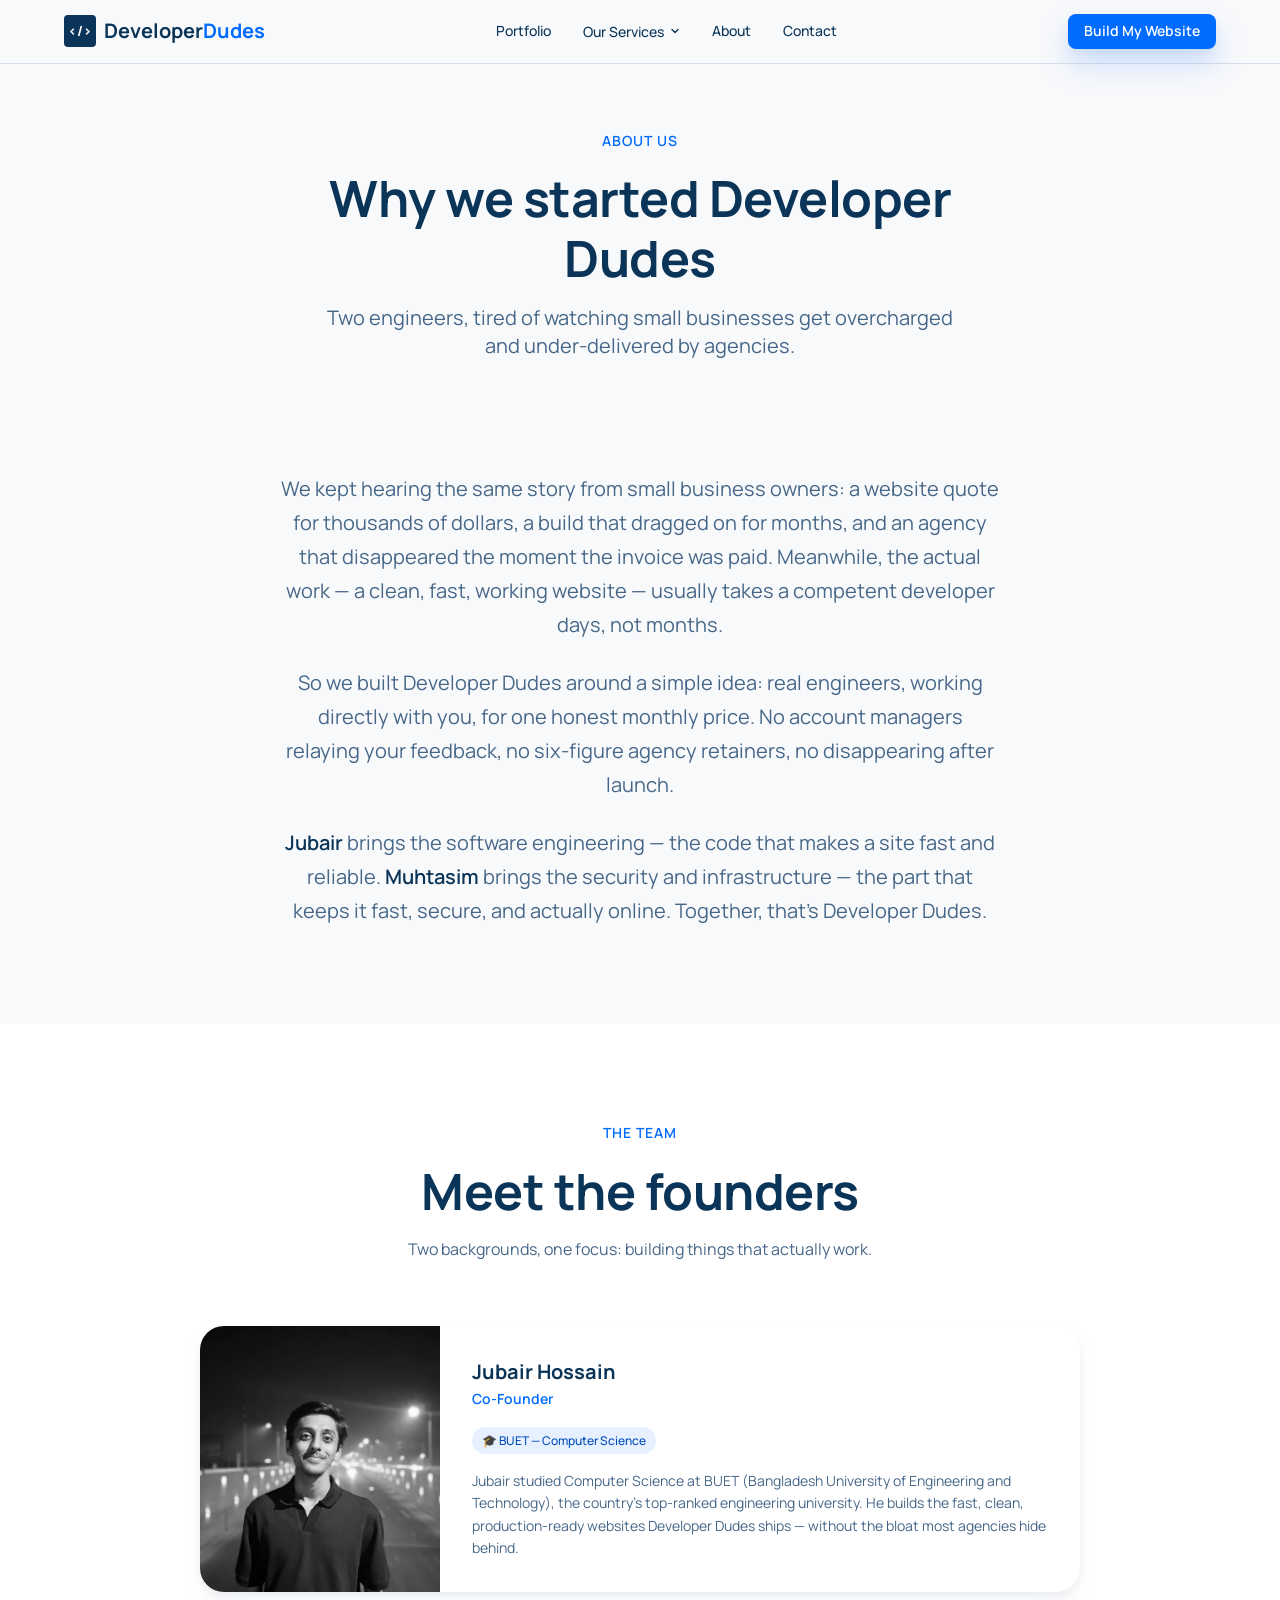
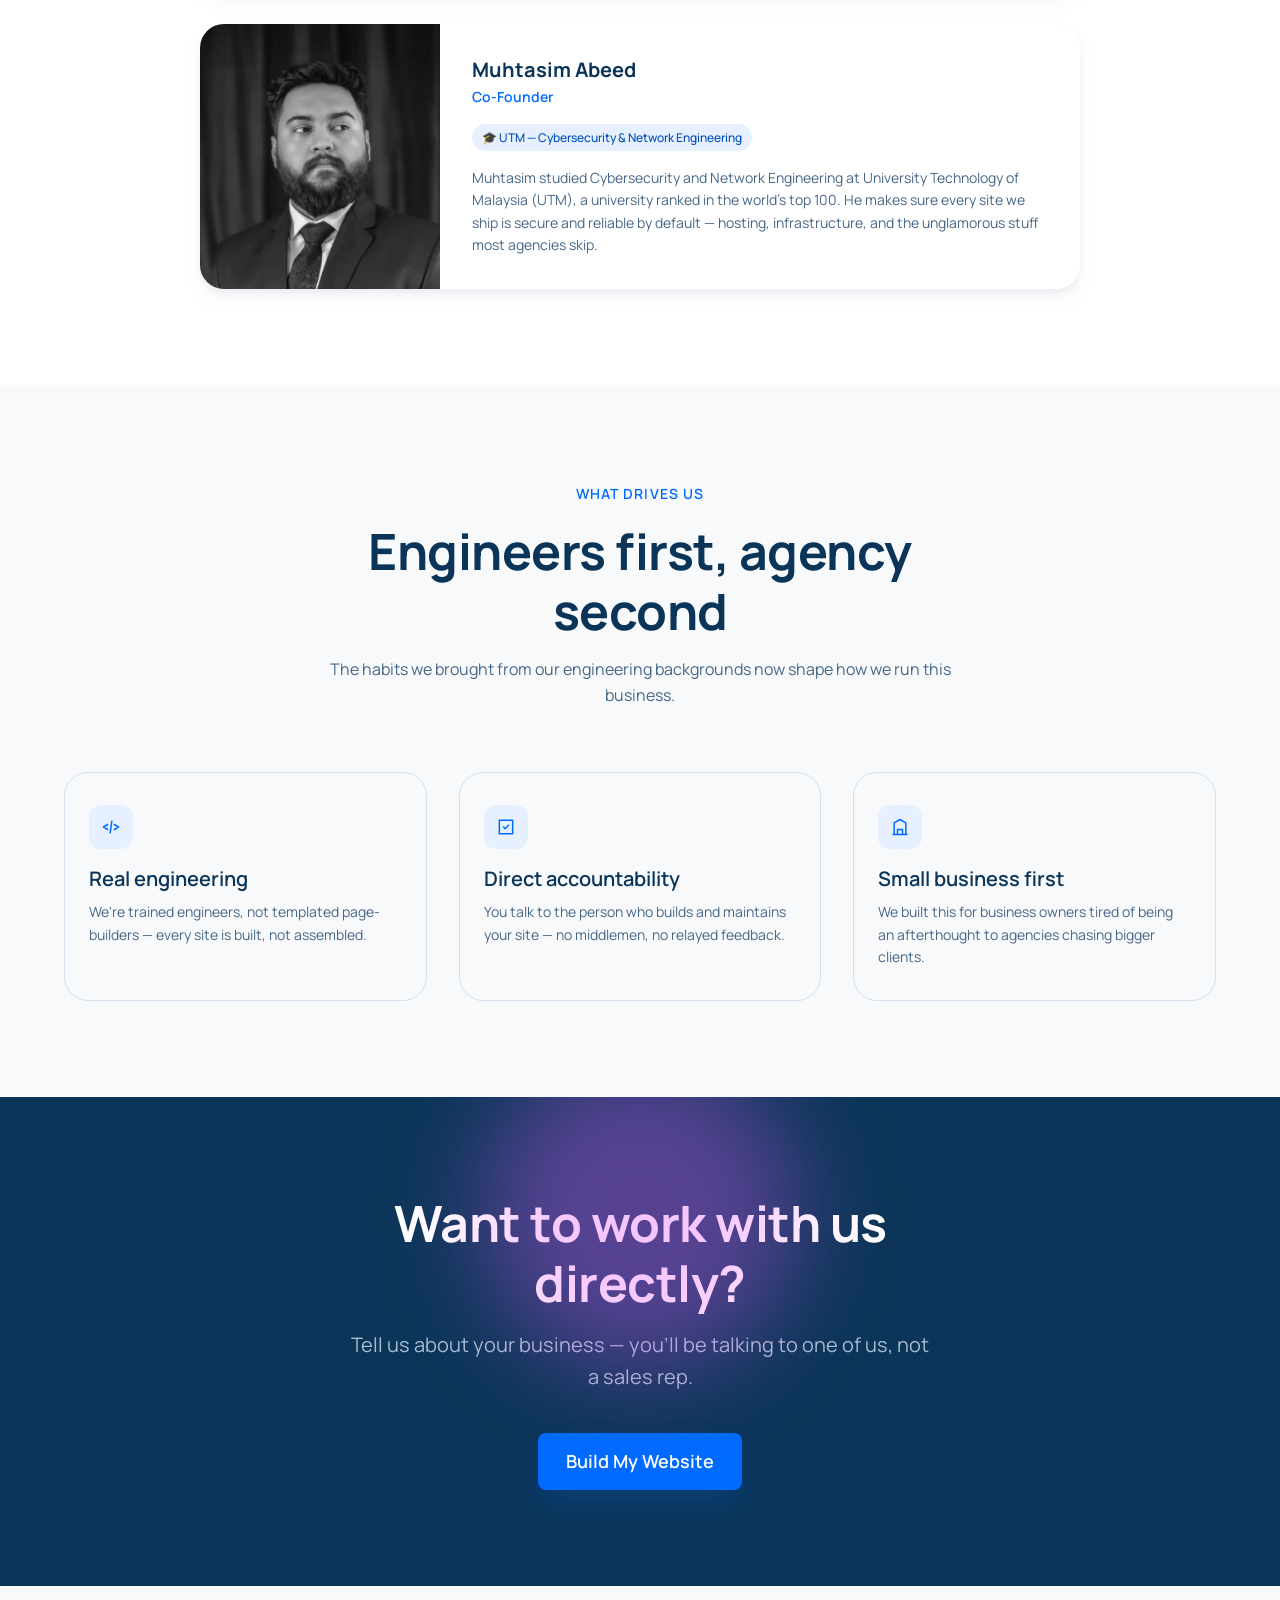
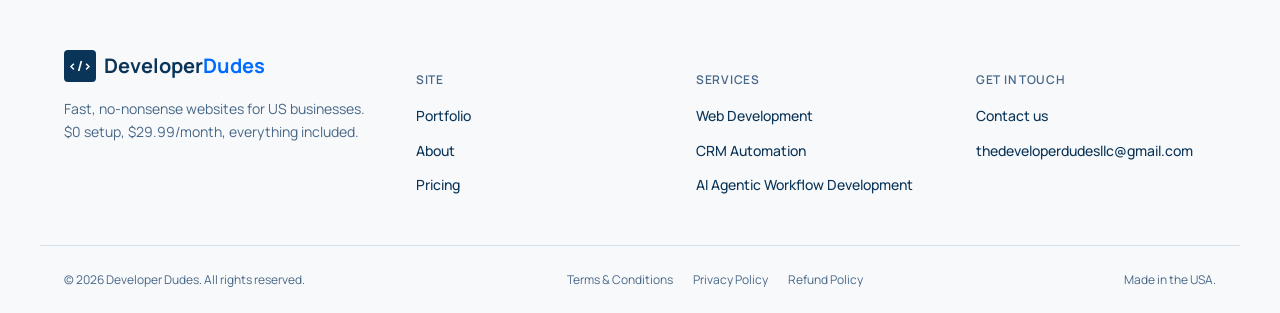
==== about.html @ c5f28db0 "Add service pages, About Us page, and services nav dropdown - Add Web Development, CRM Automation, a" ====
<!DOCTYPE html>
<html lang="en-US">
<head>
<meta charset="UTF-8">
<meta name="viewport" content="width=device-width, initial-scale=1.0">
<title>About Us — Developer Dudes</title>
<meta name="description" content="Meet the two engineers behind Developer Dudes and why we started building fast, honestly-priced websites for US businesses.">
<link rel="canonical" href="https://thedeveloperdudes.com/about.html">
<link rel="preconnect" href="https://fonts.googleapis.com">
<link rel="preconnect" href="https://fonts.gstatic.com" crossorigin>
<link href="https://fonts.googleapis.com/css2?family=Manrope:wght@400;500;600;700;800&display=swap" rel="stylesheet">
<link rel="stylesheet" href="assets/css/styles.css">
</head>
<body>

<a class="skip-link" href="#main">Skip to content</a>

<header class="site-header" id="top">
  <div class="wrap header-inner">
    <a class="logo" href="index.html">
      <span class="logo-mark" aria-hidden="true">&lt;/&gt;</span>
      <span class="logo-text">Developer<em>Dudes</em></span>
    </a>

    <nav class="main-nav" aria-label="Primary">
      <a href="index.html#portfolio">Portfolio</a>
      <div class="nav-dropdown">
        <button type="button" class="nav-dropdown-trigger" aria-haspopup="true" aria-expanded="false">
          Our Services
          <svg class="nav-chevron" width="10" height="10" viewBox="0 0 10 10" fill="none" aria-hidden="true"><path d="M2 3.5 5 6.5 8 3.5" stroke="currentColor" stroke-width="1.4" stroke-linecap="round" stroke-linejoin="round"/></svg>
        </button>
        <div class="nav-dropdown-menu">
          <a href="web-development.html">Web Development</a>
          <a href="crm-automation.html">CRM Automation</a>
          <a href="ai-agentic-workflows.html">AI Agentic Workflow Development</a>
        </div>
      </div>
      <a href="about.html">About</a>
      <a href="contact.html">Contact</a>
    </nav>

    <div class="header-cta">
      <a class="btn btn-primary btn-compact" href="contact.html">Build My Website</a>
    </div>

    <button class="nav-toggle" aria-label="Toggle menu" aria-expanded="false" aria-controls="mobile-nav">
      <span></span><span></span><span></span>
    </button>
  </div>

  <nav class="mobile-nav" id="mobile-nav" aria-label="Mobile">
    <a href="index.html#portfolio">Portfolio</a>
    <div class="mobile-nav-group">
      <button type="button" class="mobile-nav-toggle" aria-expanded="false" aria-controls="mobile-services">
        Our Services
        <svg class="nav-chevron" width="10" height="10" viewBox="0 0 10 10" fill="none" aria-hidden="true"><path d="M2 3.5 5 6.5 8 3.5" stroke="currentColor" stroke-width="1.4" stroke-linecap="round" stroke-linejoin="round"/></svg>
      </button>
      <div class="mobile-nav-submenu" id="mobile-services">
        <a href="web-development.html">Web Development</a>
        <a href="crm-automation.html">CRM Automation</a>
        <a href="ai-agentic-workflows.html">AI Agentic Workflow Development</a>
      </div>
    </div>
    <a href="about.html">About</a>
    <a href="contact.html">Contact</a>
    <a class="btn btn-primary" href="contact.html">Build My Website</a>
  </nav>
</header>

<main id="main">

  <section class="legal-hero about-hero">
    <div class="wrap reveal">
      <span class="eyebrow">About Us</span>
      <h1 class="contact-heading">Why we started Developer Dudes</h1>
      <p class="hero-sub">Two engineers, tired of watching small businesses get overcharged and under-delivered by agencies.</p>
    </div>
  </section>

  <section class="section">
    <div class="wrap">
      <div class="story-block reveal">
        <p>We kept hearing the same story from small business owners: a website quote for thousands of dollars, a build that dragged on for months, and an agency that disappeared the moment the invoice was paid. Meanwhile, the actual work &mdash; a clean, fast, working website &mdash; usually takes a competent developer days, not months.</p>
        <p>So we built Developer Dudes around a simple idea: real engineers, working directly with you, for one honest monthly price. No account managers relaying your feedback, no six-figure agency retainers, no disappearing after launch.</p>
        <p><strong>Jubair</strong> brings the software engineering &mdash; the code that makes a site fast and reliable. <strong>Muhtasim</strong> brings the security and infrastructure &mdash; the part that keeps it fast, secure, and actually online. Together, that's Developer Dudes.</p>
      </div>
    </div>
  </section>

  <section class="section section-tinted">
    <div class="wrap">
      <div class="section-header reveal">
        <span class="eyebrow">The Team</span>
        <h2>Meet the founders</h2>
        <p class="section-sub">Two backgrounds, one focus: building things that actually work.</p>
      </div>

      <div class="team-grid">
        <article class="team-card reveal">
          <img class="team-photo" src="assets/images/team/jubair-hossain.webp" alt="Jubair Hossain, Co-Founder of Developer Dudes" loading="lazy" width="640" height="640">
          <div class="team-meta">
            <h3 class="team-name">Jubair Hossain</h3>
            <span class="team-role">Co-Founder</span>
            <span class="team-credential">🎓 BUET &mdash; Computer Science</span>
            <p>Jubair studied Computer Science at BUET (Bangladesh University of Engineering and Technology), the country's top-ranked engineering university. He builds the fast, clean, production-ready websites Developer Dudes ships &mdash; without the bloat most agencies hide behind.</p>
          </div>
        </article>

        <article class="team-card reveal">
          <img class="team-photo" src="assets/images/team/muhtasim-abeed.webp" alt="Muhtasim Abeed, Co-Founder of Developer Dudes" loading="lazy" width="640" height="640">
          <div class="team-meta">
            <h3 class="team-name">Muhtasim Abeed</h3>
            <span class="team-role">Co-Founder</span>
            <span class="team-credential">🎓 UTM &mdash; Cybersecurity &amp; Network Engineering</span>
            <p>Muhtasim studied Cybersecurity and Network Engineering at University Technology of Malaysia (UTM), a university ranked in the world's top 100. He makes sure every site we ship is secure and reliable by default &mdash; hosting, infrastructure, and the unglamorous stuff most agencies skip.</p>
          </div>
        </article>
      </div>
    </div>
  </section>

  <section class="section">
    <div class="wrap">
      <div class="section-header reveal">
        <span class="eyebrow">What Drives Us</span>
        <h2>Engineers first, agency second</h2>
        <p class="section-sub">The habits we brought from our engineering backgrounds now shape how we run this business.</p>
      </div>

      <div class="feature-grid feature-grid--3">
        <div class="feature-card reveal">
          <span class="feature-icon" aria-hidden="true">
            <svg width="20" height="20" viewBox="0 0 24 24" fill="none"><path d="m8 9-5 3 5 3M16 9l5 3-5 3M13 5l-2 14" stroke="currentColor" stroke-width="1.8" stroke-linecap="round" stroke-linejoin="round"/></svg>
          </span>
          <h3>Real engineering</h3>
          <p>We're trained engineers, not templated page-builders &mdash; every site is built, not assembled.</p>
        </div>
        <div class="feature-card reveal">
          <span class="feature-icon" aria-hidden="true">
            <svg width="20" height="20" viewBox="0 0 24 24" fill="none"><path d="M4 4h16v16H4z" stroke="currentColor" stroke-width="1.8" stroke-linejoin="round"/><path d="m9 12 2 2 4-4" stroke="currentColor" stroke-width="1.8" stroke-linecap="round" stroke-linejoin="round"/></svg>
          </span>
          <h3>Direct accountability</h3>
          <p>You talk to the person who builds and maintains your site &mdash; no middlemen, no relayed feedback.</p>
        </div>
        <div class="feature-card reveal">
          <span class="feature-icon" aria-hidden="true">
            <svg width="20" height="20" viewBox="0 0 24 24" fill="none"><path d="M3 21h18M5 21V7l7-4 7 4v14M9 21v-6h6v6" stroke="currentColor" stroke-width="1.8" stroke-linejoin="round"/></svg>
          </span>
          <h3>Small business first</h3>
          <p>We built this for business owners tired of being an afterthought to agencies chasing bigger clients.</p>
        </div>
      </div>
    </div>
  </section>

  <section class="cta-band">
    <div class="wrap cta-inner reveal">
      <div class="blob blob-magenta blob-cta" aria-hidden="true"></div>
      <h2>Want to work with us directly?</h2>
      <p>Tell us about your business &mdash; you'll be talking to one of us, not a sales rep.</p>
      <div class="cta-actions">
        <a class="btn btn-primary btn-lg" href="contact.html">Build My Website</a>
      </div>
    </div>
  </section>

</main>

<footer class="site-footer">
  <div class="wrap footer-inner">
    <div class="footer-brand">
      <a class="logo" href="index.html">
        <span class="logo-mark" aria-hidden="true">&lt;/&gt;</span>
        <span class="logo-text">Developer<em>Dudes</em></span>
      </a>
      <p>Fast, no-nonsense websites for US businesses. $0 setup, $29.99/month, everything included.</p>
    </div>

    <div class="footer-col">
      <h5>Site</h5>
      <a href="index.html#portfolio">Portfolio</a>
      <a href="about.html">About</a>
      <a href="index.html#pricing">Pricing</a>
    </div>

    <div class="footer-col">
      <h5>Services</h5>
      <a href="web-development.html">Web Development</a>
      <a href="crm-automation.html">CRM Automation</a>
      <a href="ai-agentic-workflows.html">AI Agentic Workflow Development</a>
    </div>

    <div class="footer-col">
      <h5>Get in touch</h5>
      <a href="contact.html">Contact us</a>
      <a href="mailto:thedeveloperdudesllc@gmail.com">thedeveloperdudesllc@gmail.com</a>
    </div>
  </div>
  <div class="wrap footer-bottom">
    <span>&copy; <span id="year"></span> Developer Dudes. All rights reserved.</span>
    <nav class="footer-legal" aria-label="Legal">
      <a href="terms.html">Terms &amp; Conditions</a>
      <a href="privacy-policy.html">Privacy Policy</a>
      <a href="refund-policy.html">Refund Policy</a>
    </nav>
    <span>Made in the USA.</span>
  </div>
</footer>

<script src="assets/js/main.js"></script>
</body>
</html>
---- assets/css/styles.css ----
/* ==========================================================================
   Developer Dudes — styles
   Design system sourced from DESIGN.md (Calendly-style: navy ink / cool marble)
   ========================================================================== */

:root {
  /* Colors */
  --color-ink-navy: #0b3558;
  --color-signal-blue: #006bff;
  --color-slate-gray: #476788;
  --color-mist-gray: #a6bbd1;
  --color-cloud: #f8f9fb;
  --color-paper: #ffffff;
  --color-pebble: #f0f3f8;
  --color-hairline: #d4e0ed;
  --color-carbon: #0a0a0a;
  --color-coral-magenta: #e55cff;
  --color-sky-cyan: #0099ff;
  --color-deep-cobalt: #004eba;

  /* Typography */
  --font-gilroy: 'Manrope', ui-sans-serif, system-ui, -apple-system, BlinkMacSystemFont, "Segoe UI", Roboto, sans-serif;

  --text-caption: 12px;
  --leading-caption: 1.5;
  --text-body-sm: 14px;
  --leading-body-sm: 1.4;
  --text-body: 16px;
  --leading-body: 1.6;
  --text-button: 18px;
  --leading-button: 1.6;
  --text-body-lg: 20px;
  --leading-body-lg: 1.4;
  --text-subheading: 28px;
  --leading-subheading: 1.4;
  --text-heading-sm: 38px;
  --leading-heading-sm: 1.21;
  --text-heading: 50px;
  --leading-heading: 1.2;
  --text-heading-lg: 68px;
  --leading-heading-lg: 1.2;
  --text-display: 80px;
  --leading-display: 1.2;

  --font-weight-regular: 400;
  --font-weight-medium: 500;
  --font-weight-semibold: 600;
  --font-weight-bold: 700;

  /* Spacing */
  --spacing-8: 8px;
  --spacing-16: 16px;
  --spacing-24: 24px;
  --spacing-32: 32px;
  --spacing-40: 40px;
  --spacing-48: 48px;
  --spacing-56: 56px;
  --spacing-64: 64px;
  --spacing-72: 72px;
  --spacing-96: 96px;

  --page-max-width: 1200px;

  /* Border radius */
  --radius-small: 4px;
  --radius-inputs: 8px;
  --radius-buttons: 8px;
  --radius-productcards: 16px;
  --radius-cards: 24px;
  --radius-badges: 9999px;

  /* Shadows */
  --shadow-sm: rgba(71, 103, 136, 0.04) 0px 4px 5px 0px, rgba(71, 103, 136, 0.03) 0px 4px 10px 0px, rgba(71, 103, 136, 0.05) 0px 10px 20px 0px;
  --shadow-sm-2: rgba(71, 103, 136, 0.04) 0px 4px 5px 0px, rgba(71, 103, 136, 0.03) 0px 8px 15px 0px, rgba(71, 103, 136, 0.08) 0px 30px 50px 0px;
  --shadow-sm-3: rgba(71, 103, 136, 0.04) 0px 4px 5px 0px, rgba(71, 103, 136, 0.03) 0px 8px 15px 0px, rgba(71, 103, 136, 0.06) 0px 15px 30px 0px;

  /* Motion */
  --ease-out: cubic-bezier(0.16, 1, 0.3, 1);
  --ease-standard: cubic-bezier(0.4, 0, 0.2, 1);
  --ease-in-out: cubic-bezier(0.65, 0, 0.35, 1);
  --duration-fast: 150ms;
  --duration-base: 220ms;
  --duration-slow: 420ms;
}

/* ------------------------------ Reset ------------------------------ */

*, *::before, *::after { box-sizing: border-box; }
html { scroll-behavior: smooth; }
body {
  margin: 0;
  font-family: var(--font-gilroy);
  font-size: var(--text-body);
  line-height: var(--leading-body);
  color: var(--color-ink-navy);
  background: var(--color-cloud);
  -webkit-font-smoothing: antialiased;
}
img { max-width: 100%; display: block; }
a { color: inherit; text-decoration: none; }
ul { margin: 0; padding: 0; list-style: none; }
h1, h2, h3, h4, p { margin: 0; }
button { font-family: inherit; cursor: pointer; }

@media (prefers-reduced-motion: reduce) {
  html { scroll-behavior: auto; }
  *, *::before, *::after {
    animation-duration: 0.001ms !important;
    animation-iteration-count: 1 !important;
    transition-duration: 0.001ms !important;
    scroll-behavior: auto !important;
  }
}

.skip-link {
  position: absolute;
  left: -9999px;
  top: 0;
  background: var(--color-ink-navy);
  color: var(--color-paper);
  padding: 12px 16px;
  border-radius: var(--radius-inputs);
  z-index: 200;
}
.skip-link:focus { left: 16px; top: 16px; }

a:focus-visible,
button:focus-visible {
  outline: 2px solid var(--color-signal-blue);
  outline-offset: 2px;
  border-radius: var(--radius-small);
}

.wrap {
  max-width: var(--page-max-width);
  margin: 0 auto;
  padding: 0 24px;
}

/* ------------------------------ Type ------------------------------ */

h1 {
  font-size: var(--text-heading-lg);
  line-height: var(--leading-heading-lg);
  font-weight: var(--font-weight-bold);
  letter-spacing: -0.01em;
  color: var(--color-ink-navy);
}
h2 {
  font-size: var(--text-heading);
  line-height: var(--leading-heading);
  font-weight: var(--font-weight-bold);
  letter-spacing: -0.01em;
  color: var(--color-ink-navy);
}
h3 {
  font-size: var(--text-body-lg);
  line-height: var(--leading-body-lg);
  font-weight: var(--font-weight-semibold);
  color: var(--color-ink-navy);
}
h4 {
  font-size: var(--text-body-sm);
  font-weight: var(--font-weight-semibold);
  color: var(--color-ink-navy);
}
p { color: var(--color-slate-gray); }

.eyebrow {
  display: inline-block;
  font-size: var(--text-body-sm);
  font-weight: var(--font-weight-semibold);
  color: var(--color-signal-blue);
  text-transform: uppercase;
  letter-spacing: 0.08em;
  margin-bottom: var(--spacing-16);
}

/* ------------------------------ Buttons ------------------------------ */

.btn {
  display: inline-flex;
  align-items: center;
  justify-content: center;
  gap: 8px;
  font-size: var(--text-button);
  line-height: var(--leading-button);
  font-weight: var(--font-weight-semibold);
  border-radius: var(--radius-buttons);
  padding: 10px 20px;
  border: none;
  white-space: nowrap;
  transition: transform var(--duration-fast) var(--ease-standard),
              box-shadow var(--duration-fast) var(--ease-standard),
              background-color var(--duration-fast) var(--ease-standard),
              border-color var(--duration-fast) var(--ease-standard);
}
.btn-primary {
  background: var(--color-signal-blue);
  color: var(--color-paper);
  box-shadow: rgba(71, 103, 136, 0.04) 0px 4px 5px 0px, rgba(71, 103, 136, 0.03) 0px 8px 15px 0px, rgba(0, 107, 255, 0.18) 0px 15px 30px 0px;
}

.btn-compact { padding: 6px 16px; font-size: var(--text-body-sm); }
.btn-lg { padding: 14px 28px; }
.btn-block { width: 100%; }

.btn-ghost {
  background: transparent;
  color: var(--color-ink-navy);
  padding: 10px 4px;
}

.btn-outline-dark {
  background: transparent;
  color: var(--color-ink-navy);
  border: 1px solid var(--color-hairline);
  padding: 13px 27px;
}

@media (hover: hover) and (pointer: fine) {
  .btn-primary:hover {
    background: #0060e6;
    box-shadow: rgba(71, 103, 136, 0.04) 0px 4px 5px 0px, rgba(71, 103, 136, 0.03) 0px 8px 15px 0px, rgba(0, 107, 255, 0.28) 0px 18px 34px 0px;
    transform: translateY(-1px);
  }
  .btn-ghost:hover { color: var(--color-signal-blue); }
  .btn-outline-dark:hover { border-color: var(--color-ink-navy); background: var(--color-pebble); }
}

/* Active always wins over hover's lift, even mid-hover — press feedback comes first */
.btn:active { transform: scale(0.97); }

/* ------------------------------ Badges ------------------------------ */

.pill-badge {
  display: inline-block;
  background: #e6f0ff;
  color: var(--color-deep-cobalt);
  font-size: var(--text-caption);
  font-weight: var(--font-weight-medium);
  border-radius: var(--radius-badges);
  padding: 6px 14px;
  margin-bottom: var(--spacing-24);
}
.pill-badge-alt {
  background: var(--color-pebble);
  color: var(--color-slate-gray);
}

/* ------------------------------ Header ------------------------------ */

.site-header {
  position: relative;
  z-index: 100;
  height: 64px;
  display: flex;
  align-items: center;
  background: var(--color-cloud);
  border-bottom: 1px solid var(--color-hairline);
}

.header-inner {
  display: flex;
  align-items: center;
  justify-content: space-between;
  width: 100%;
}

.logo {
  display: inline-flex;
  align-items: center;
  gap: 8px;
  font-weight: var(--font-weight-bold);
  font-size: var(--text-body-lg);
  color: var(--color-ink-navy);
}
.logo-mark {
  display: inline-flex;
  align-items: center;
  justify-content: center;
  width: 32px;
  height: 32px;
  border-radius: var(--radius-small);
  background: var(--color-ink-navy);
  color: var(--color-paper);
  font-size: 14px;
  font-weight: var(--font-weight-bold);
}
.logo-text em { font-style: normal; color: var(--color-signal-blue); }

.main-nav {
  display: flex;
  align-items: center;
  gap: var(--spacing-32);
}
.main-nav a {
  font-size: var(--text-body-sm);
  font-weight: var(--font-weight-medium);
  color: var(--color-ink-navy);
  position: relative;
  padding: 4px 0;
}
.main-nav a::after {
  content: '';
  position: absolute;
  left: 0; right: 0; bottom: -2px;
  height: 2px;
  background: var(--color-signal-blue);
  transform: scaleX(0);
  transform-origin: left;
  transition: transform var(--duration-base) var(--ease-standard);
}
@media (hover: hover) and (pointer: fine) {
  .main-nav a:hover { color: var(--color-signal-blue); }
  .main-nav a:hover::after { transform: scaleX(1); }
}

.nav-dropdown { position: relative; }
.nav-dropdown-trigger {
  display: inline-flex;
  align-items: center;
  gap: 6px;
  background: none;
  border: none;
  padding: 4px 0;
  font-family: var(--font-gilroy);
  font-size: var(--text-body-sm);
  font-weight: var(--font-weight-medium);
  color: var(--color-ink-navy);
  cursor: pointer;
}
.nav-chevron { transition: transform var(--duration-fast) var(--ease-standard); }
.nav-dropdown.is-open .nav-chevron { transform: rotate(180deg); }
.nav-dropdown-trigger:focus-visible {
  outline: 2px solid var(--color-signal-blue);
  outline-offset: 3px;
  border-radius: var(--radius-small);
}
@media (hover: hover) and (pointer: fine) {
  .nav-dropdown-trigger:hover { color: var(--color-signal-blue); }
}

.nav-dropdown-menu {
  position: absolute;
  top: calc(100% + 16px);
  left: 50%;
  min-width: 270px;
  background: var(--color-paper);
  border: 1px solid var(--color-hairline);
  border-radius: 0;
  box-shadow: var(--shadow-sm-2);
  padding: 8px;
  display: flex;
  flex-direction: column;
  gap: 2px;
  opacity: 0;
  transform: translateX(-50%) translateY(-6px);
  pointer-events: none;
  transition: opacity var(--duration-base) var(--ease-out), transform var(--duration-base) var(--ease-out);
  z-index: 60;
}
.nav-dropdown.is-open .nav-dropdown-menu {
  opacity: 1;
  transform: translateX(-50%) translateY(0);
  pointer-events: auto;
}
.nav-dropdown-menu a {
  padding: 10px 12px;
  border-radius: 0;
  font-size: var(--text-body-sm);
  font-weight: var(--font-weight-medium);
  color: var(--color-ink-navy);
  text-decoration: none;
  border-bottom: none;
  transition: background-color var(--duration-fast) var(--ease-standard), color var(--duration-fast) var(--ease-standard);
}
.nav-dropdown-menu a:focus-visible {
  outline: 2px solid var(--color-signal-blue);
  outline-offset: -2px;
  text-decoration: none;
}
@media (hover: hover) and (pointer: fine) {
  .nav-dropdown-menu a:hover {
    background: var(--color-pebble);
    color: var(--color-signal-blue);
    text-decoration: none;
  }
}

.nav-toggle {
  display: none;
  flex-direction: column;
  gap: 4px;
  background: none;
  border: none;
  padding: 8px;
  border-radius: var(--radius-small);
}
.nav-toggle span {
  width: 20px;
  height: 2px;
  background: var(--color-ink-navy);
  transition: transform var(--duration-base) var(--ease-standard), opacity var(--duration-base) var(--ease-standard);
}

.mobile-nav {
  display: flex;
  flex-direction: column;
  gap: 4px;
  background: var(--color-paper);
  border-bottom: 1px solid var(--color-hairline);
  padding: 8px 24px 20px;
  position: absolute;
  top: 64px;
  left: 0;
  right: 0;
  box-shadow: var(--shadow-sm);
  opacity: 0;
  transform: translateY(-6px);
  pointer-events: none;
  transition: opacity 180ms var(--ease-out), transform 180ms var(--ease-out);
}
.mobile-nav a {
  padding: 12px 4px;
  font-size: var(--text-body);
  font-weight: var(--font-weight-medium);
  border-bottom: 1px solid var(--color-pebble);
}
.mobile-nav .btn { margin-top: 12px; }

.mobile-nav-group { border-bottom: 1px solid var(--color-pebble); }
.mobile-nav-toggle {
  width: 100%;
  display: flex;
  align-items: center;
  justify-content: space-between;
  gap: 8px;
  background: none;
  border: none;
  padding: 12px 4px;
  font-family: var(--font-gilroy);
  font-size: var(--text-body);
  font-weight: var(--font-weight-medium);
  color: var(--color-ink-navy);
  cursor: pointer;
}
.mobile-nav-group.is-open .nav-chevron { transform: rotate(180deg); }
.mobile-nav-submenu {
  display: flex;
  flex-direction: column;
  max-height: 0;
  overflow: hidden;
  transition: max-height var(--duration-base) var(--ease-standard);
}
.mobile-nav-group.is-open .mobile-nav-submenu { max-height: 260px; }
.mobile-nav-submenu a {
  padding: 10px 4px 10px 16px;
  font-size: var(--text-body-sm);
  font-weight: var(--font-weight-medium);
  color: var(--color-slate-gray);
  border-bottom: none;
}
.mobile-nav-submenu a:last-child { padding-bottom: 14px; }

.site-header.nav-open .mobile-nav {
  opacity: 1;
  transform: translateY(0);
  pointer-events: auto;
}
.site-header.nav-open .nav-toggle span:nth-child(1) { transform: translateY(6px) rotate(45deg); }
.site-header.nav-open .nav-toggle span:nth-child(2) { opacity: 0; }
.site-header.nav-open .nav-toggle span:nth-child(3) { transform: translateY(-6px) rotate(-45deg); }

/* ------------------------------ Hero ------------------------------ */

.hero {
  padding: var(--spacing-72) 0 var(--spacing-64);
  overflow: hidden;
}
.hero-inner {
  display: grid;
  grid-template-columns: 1.05fr 0.95fr;
  gap: var(--spacing-64);
  align-items: center;
}
.hero-copy h1 { margin-bottom: var(--spacing-24); }
.hero-sub {
  font-size: var(--text-body-lg);
  line-height: var(--leading-body-lg);
  color: var(--color-slate-gray);
  max-width: 520px;
  margin-bottom: var(--spacing-32);
}
.hero-actions {
  display: flex;
  align-items: center;
  gap: var(--spacing-24);
  margin-bottom: var(--spacing-48);
  flex-wrap: wrap;
}
.hero-facts {
  display: flex;
  flex-wrap: wrap;
  gap: var(--spacing-40) var(--spacing-32);
}
.hero-fact { display: flex; flex-direction: column; gap: 2px; }
.fact-num { font-size: var(--text-subheading); font-weight: var(--font-weight-bold); color: var(--color-ink-navy); white-space: nowrap; }
.fact-label { font-size: var(--text-caption); color: var(--color-slate-gray); }

.hero-visual { position: relative; min-height: 420px; }

.blob {
  position: absolute;
  border-radius: 50%;
  filter: blur(50px);
  opacity: 0.55;
  z-index: 0;
}
.blob-magenta { background: var(--color-coral-magenta); width: 260px; height: 260px; top: -30px; right: 20px; }
.blob-cyan { background: var(--color-sky-cyan); width: 240px; height: 240px; bottom: -20px; left: -10px; }
.blob-small { width: 160px; height: 160px; }

.browser-card {
  position: relative;
  z-index: 1;
  background: var(--color-paper);
  border-radius: var(--radius-productcards);
  box-shadow: var(--shadow-sm-2);
  overflow: hidden;
}
.browser-bar {
  display: flex;
  align-items: center;
  gap: 6px;
  padding: 12px 16px;
  border-bottom: 1px solid var(--color-hairline);
}
.dot { width: 8px; height: 8px; border-radius: 50%; background: var(--color-hairline); }
.dot-1 { background: #e55cff; opacity: 0.6; }
.dot-2 { background: #ffcf5c; opacity: 0.6; }
.dot-3 { background: #5cffb0; opacity: 0.6; }
.browser-url {
  margin-left: 12px;
  font-size: var(--text-caption);
  color: var(--color-mist-gray);
  background: var(--color-pebble);
  padding: 3px 10px;
  border-radius: var(--radius-badges);
}
.browser-body { padding: 20px; }

.mock-nav {
  display: flex;
  align-items: center;
  gap: 12px;
  margin-bottom: 20px;
}
.mock-logo { width: 22px; height: 22px; border-radius: 6px; background: var(--color-ink-navy); }
.mock-link { width: 34px; height: 6px; border-radius: 3px; background: var(--color-pebble); }
.mock-btn { margin-left: auto; width: 54px; height: 16px; border-radius: var(--radius-inputs); background: var(--color-signal-blue); }

.mock-hero { padding: 8px 0 20px; }
.mock-line { border-radius: 4px; background: var(--color-pebble); margin-bottom: 8px; }
.mock-line-lg { width: 80%; height: 14px; background: var(--color-ink-navy); opacity: 0.85; }
.mock-line-md { width: 60%; height: 10px; }
.mock-line-sm { width: 45%; height: 10px; margin-bottom: 16px; }
.mock-cta { width: 96px; height: 24px; border-radius: var(--radius-inputs); background: var(--color-signal-blue); opacity: 0.9; }

.mock-cards { display: flex; gap: 10px; }
.mock-card { flex: 1; height: 56px; border-radius: 10px; background: var(--color-pebble); border: 1px solid var(--color-hairline); }

.status-chip {
  position: absolute;
  z-index: 2;
  bottom: -18px;
  right: 24px;
  display: inline-flex;
  align-items: center;
  gap: 8px;
  background: var(--color-ink-navy);
  color: var(--color-paper);
  font-size: var(--text-body-sm);
  font-weight: var(--font-weight-medium);
  padding: 10px 16px;
  border-radius: var(--radius-badges);
  box-shadow: var(--shadow-sm-2);
}
.status-dot { width: 8px; height: 8px; border-radius: 50%; background: #5cffb0; }

.float { animation: floaty 7s var(--ease-in-out) infinite; }
@keyframes floaty {
  0%, 100% { transform: translateY(0); }
  50% { transform: translateY(-7px); }
}

/* ------------------------------ Proof strip ------------------------------ */

.proof-strip {
  background: var(--color-paper);
  border-top: 1px solid var(--color-hairline);
  border-bottom: 1px solid var(--color-hairline);
  padding: var(--spacing-24) 0;
}
.proof-inner {
  display: flex;
  align-items: center;
  justify-content: center;
  gap: var(--spacing-32);
  flex-wrap: wrap;
}
.proof-item {
  font-size: var(--text-body-sm);
  color: var(--color-slate-gray);
}
.proof-item strong { color: var(--color-ink-navy); font-weight: var(--font-weight-semibold); }
.proof-divider {
  width: 1px;
  height: 16px;
  background: var(--color-hairline);
}

/* ------------------------------ Sections ------------------------------ */

.section { padding: var(--spacing-96) 0; }
.section-tinted { background: var(--color-paper); }

.section-header {
  text-align: center;
  max-width: 640px;
  margin: 0 auto var(--spacing-64);
}
.section-sub {
  margin-top: var(--spacing-16);
  font-size: var(--text-body);
  color: var(--color-slate-gray);
}

/* ------------------------------ Portfolio ------------------------------ */

.portfolio-grid {
  display: grid;
  grid-template-columns: repeat(2, 1fr);
  gap: var(--spacing-32);
}

.portfolio-card {
  background: var(--color-paper);
  border-radius: var(--radius-cards);
  box-shadow: var(--shadow-sm);
  overflow: hidden;
  transition: transform var(--duration-base) var(--ease-standard), box-shadow var(--duration-base) var(--ease-standard);
}
@media (hover: hover) and (pointer: fine) {
  .portfolio-card:hover {
    transform: translateY(-6px);
    box-shadow: var(--shadow-sm-2);
  }
}

.portfolio-thumb {
  position: relative;
  display: block;
  width: 100%;
  padding: 0;
  border: none;
  background: var(--color-pebble);
  aspect-ratio: 760 / 435;
  overflow: hidden;
  cursor: pointer;
}
.portfolio-thumb-img {
  width: 100%;
  height: 100%;
  object-fit: cover;
  object-position: top center;
  display: block;
  transition: transform var(--duration-slow) var(--ease-out);
}
.portfolio-thumb-overlay {
  position: absolute;
  inset: 0;
  display: flex;
  flex-direction: column;
  align-items: center;
  justify-content: center;
  gap: 8px;
  background: rgba(11, 53, 88, 0.55);
  color: var(--color-paper);
  opacity: 0;
  transition: opacity var(--duration-base) var(--ease-standard);
}
.portfolio-thumb-eye {
  display: inline-flex;
  align-items: center;
  justify-content: center;
  width: 48px;
  height: 48px;
  border-radius: 50%;
  background: rgba(255, 255, 255, 0.16);
  border: 1px solid rgba(255, 255, 255, 0.4);
  transform: scale(0.9);
  transition: transform var(--duration-base) var(--ease-out);
}
.portfolio-thumb-label {
  font-size: var(--text-caption);
  font-weight: var(--font-weight-medium);
  letter-spacing: 0.02em;
}
.portfolio-thumb:focus-visible {
  outline: 2px solid var(--color-signal-blue);
  outline-offset: -2px;
}
@media (hover: hover) and (pointer: fine) {
  .portfolio-thumb:hover .portfolio-thumb-overlay,
  .portfolio-thumb:focus-visible .portfolio-thumb-overlay {
    opacity: 1;
  }
  .portfolio-thumb:hover .portfolio-thumb-eye,
  .portfolio-thumb:focus-visible .portfolio-thumb-eye {
    transform: scale(1);
  }
  .portfolio-thumb:hover .portfolio-thumb-img {
    transform: scale(1.04);
  }
}
.portfolio-thumb:focus-visible .portfolio-thumb-overlay { opacity: 1; }
.portfolio-thumb:focus-visible .portfolio-thumb-eye { transform: scale(1); }

.portfolio-meta { padding: 20px 24px 24px; }
.portfolio-meta h3 { margin-bottom: 6px; }
.portfolio-meta p { font-size: var(--text-body-sm); margin-bottom: 14px; }
.tag {
  display: inline-block;
  font-size: var(--text-caption);
  font-weight: var(--font-weight-medium);
  color: var(--color-deep-cobalt);
  background: #e6f0ff;
  padding: 4px 10px;
  border-radius: var(--radius-badges);
}

/* ------------------------------ Lightbox ------------------------------ */

.lightbox {
  padding: 0;
  border: none;
  border-radius: var(--radius-cards);
  width: min(900px, 90vw);
  max-height: 88vh;
  box-shadow: var(--shadow-sm-2);
  overflow: hidden;
  opacity: 0;
  transform: scale(0.96);
  transition: opacity var(--duration-base) var(--ease-out), transform var(--duration-base) var(--ease-out);
}
.lightbox.is-open {
  opacity: 1;
  transform: scale(1);
}
.lightbox::backdrop {
  background: rgba(11, 53, 88, 0.6);
  backdrop-filter: blur(4px);
  -webkit-backdrop-filter: blur(4px);
}

.lightbox-inner {
  display: flex;
  flex-direction: column;
  max-height: 88vh;
  background: var(--color-cloud);
}

.lightbox-header {
  display: flex;
  align-items: center;
  justify-content: space-between;
  gap: 16px;
  padding: 16px 20px;
  background: var(--color-paper);
  border-bottom: 1px solid var(--color-hairline);
  flex: none;
}
.lightbox-title {
  font-size: var(--text-body-sm);
  font-weight: var(--font-weight-semibold);
  color: var(--color-ink-navy);
}
.lightbox-close {
  display: inline-flex;
  align-items: center;
  justify-content: center;
  width: 32px;
  height: 32px;
  border-radius: 50%;
  border: none;
  background: var(--color-pebble);
  color: var(--color-ink-navy);
  flex: none;
  transition: background-color var(--duration-fast) var(--ease-standard), transform var(--duration-fast) var(--ease-standard);
}
@media (hover: hover) and (pointer: fine) {
  .lightbox-close:hover { background: var(--color-hairline); }
}
.lightbox-close:active { transform: scale(0.92); }

.lightbox-scroll {
  overflow-y: auto;
  overscroll-behavior: contain;
  background: var(--color-pebble);
}
.lightbox-img {
  display: block;
  width: 100%;
  height: auto;
}

/* ------------------------------ Approach ------------------------------ */

.approach-grid {
  display: grid;
  grid-template-columns: repeat(4, 1fr);
  gap: var(--spacing-32);
}
.approach-step {
  padding: var(--spacing-32) var(--spacing-24);
  background: var(--color-cloud);
  border: 1px solid var(--color-hairline);
  border-radius: var(--radius-cards);
  transition: transform var(--duration-base) var(--ease-standard), border-color var(--duration-base) var(--ease-standard), box-shadow var(--duration-base) var(--ease-standard);
}
@media (hover: hover) and (pointer: fine) {
  .approach-step:hover {
    transform: translateY(-4px);
    border-color: var(--color-hairline);
    box-shadow: var(--shadow-sm);
  }
}
.approach-num {
  font-size: var(--text-subheading);
  font-weight: var(--font-weight-bold);
  color: var(--color-signal-blue);
  margin-bottom: var(--spacing-16);
}
.approach-step h3 { margin-bottom: 8px; }
.approach-step p { font-size: var(--text-body-sm); }

/* ------------------------------ Pricing ------------------------------ */

.pricing-card {
  max-width: 920px;
  margin: 0 auto;
  display: grid;
  grid-template-columns: 1.4fr 1fr;
  background: var(--color-paper);
  border-radius: var(--radius-cards);
  box-shadow: var(--shadow-sm-2);
  overflow: hidden;
}
.pricing-card-main { padding: var(--spacing-48); }
.pricing-top { margin-bottom: var(--spacing-32); }
.price-row { display: flex; align-items: baseline; gap: 8px; margin-bottom: 8px; }
.price-amount { font-size: var(--text-heading); font-weight: var(--font-weight-bold); color: var(--color-ink-navy); line-height: 1; }
.price-amount-sm { font-size: var(--text-heading-sm); }
.price-period { font-size: var(--text-body-lg); color: var(--color-slate-gray); }
.price-note { font-size: var(--text-body-sm); }

.pricing-features { display: flex; flex-direction: column; gap: 14px; margin-bottom: var(--spacing-32); }
.pricing-features li {
  display: flex;
  align-items: flex-start;
  gap: 12px;
  font-size: var(--text-body);
  color: var(--color-ink-navy);
}
.check {
  flex: none;
  width: 22px;
  height: 22px;
  display: inline-flex;
  align-items: center;
  justify-content: center;
  border-radius: 50%;
  background: #e6f0ff;
  color: var(--color-signal-blue);
  font-size: 12px;
  font-weight: var(--font-weight-bold);
}

.pricing-card-side {
  position: relative;
  background: var(--color-ink-navy) url('../images/pricing-owners.webp') center / cover no-repeat;
  min-height: 420px;
  overflow: hidden;
}
.pricing-card-side::after {
  content: '';
  position: absolute;
  inset: 0;
  background: linear-gradient(180deg, rgba(11, 53, 88, 0.05) 0%, rgba(11, 53, 88, 0.55) 100%);
}

/* ------------------------------ About ------------------------------ */

.about-inner {
  display: grid;
  grid-template-columns: 1fr 1fr;
  gap: var(--spacing-64);
  align-items: center;
}
.about-sub { max-width: none; margin-top: var(--spacing-16); }
.about-points {
  display: grid;
  grid-template-columns: repeat(3, 1fr);
  gap: var(--spacing-24);
  margin-top: var(--spacing-40);
}
.about-point h4 { margin-bottom: 8px; }
.about-point p { font-size: var(--text-body-sm); }

.about-visual { position: relative; }
.about-card {
  position: relative;
  z-index: 1;
  background: var(--color-paper);
  border-radius: var(--radius-cards);
  box-shadow: var(--shadow-sm-2);
  padding: var(--spacing-32);
  display: flex;
  flex-direction: column;
  gap: var(--spacing-24);
}
.about-card-row {
  display: flex;
  align-items: center;
  justify-content: space-between;
  gap: 12px;
  padding-bottom: var(--spacing-24);
  border-bottom: 1px solid var(--color-hairline);
}
.about-card-row:last-child { border-bottom: none; padding-bottom: 0; }
.about-card-label { font-size: var(--text-body-sm); color: var(--color-slate-gray); flex: 1; }
.about-card-value { font-size: var(--text-body-sm); font-weight: var(--font-weight-semibold); }
.strike { color: var(--color-mist-gray); text-decoration: line-through; }
.value-accent { color: var(--color-signal-blue); font-size: var(--text-body); }

/* ------------------------------ CTA band ------------------------------ */

.cta-band {
  padding: var(--spacing-96) 0;
  background: var(--color-ink-navy);
  position: relative;
  overflow: hidden;
}
.cta-inner {
  position: relative;
  text-align: center;
  max-width: 640px;
}
.cta-inner h2 { color: var(--color-paper); margin-bottom: var(--spacing-16); }
.cta-inner p { color: var(--color-mist-gray); margin-bottom: var(--spacing-40); font-size: var(--text-body-lg); }
.cta-actions { display: flex; align-items: center; justify-content: center; gap: var(--spacing-24); flex-wrap: wrap; }
.cta-band .btn-outline-dark { color: var(--color-paper); border-color: rgba(255,255,255,0.25); }
.cta-band .btn-outline-dark:hover { background: rgba(255,255,255,0.08); border-color: rgba(255,255,255,0.5); }
.blob-cta { width: 320px; height: 320px; left: 50%; top: -140px; transform: translateX(-50%); opacity: 0.35; }

/* ------------------------------ Footer ------------------------------ */

.site-footer { background: var(--color-cloud); padding-top: var(--spacing-64); }
.footer-inner {
  display: grid;
  grid-template-columns: 1.3fr 1fr 1fr 1fr;
  gap: var(--spacing-40);
  padding-bottom: var(--spacing-48);
}
.footer-brand p { margin-top: var(--spacing-16); font-size: var(--text-body-sm); max-width: 320px; }
.footer-col { display: flex; flex-direction: column; gap: 12px; }
.footer-col h5 {
  font-size: var(--text-caption);
  font-weight: var(--font-weight-semibold);
  text-transform: uppercase;
  color: var(--color-slate-gray);
  letter-spacing: 0.06em;
  margin-bottom: 4px;
}
.footer-col a { font-size: var(--text-body-sm); font-weight: var(--font-weight-medium); color: var(--color-ink-navy); }
.footer-col a:hover { color: var(--color-signal-blue); }

.footer-bottom {
  display: flex;
  align-items: center;
  justify-content: space-between;
  flex-wrap: wrap;
  gap: 12px 24px;
  padding: var(--spacing-24) 24px;
  border-top: 1px solid var(--color-hairline);
  font-size: var(--text-caption);
  color: var(--color-slate-gray);
}
.footer-legal {
  display: flex;
  align-items: center;
  gap: 20px;
  flex-wrap: wrap;
  order: 2;
}
.footer-legal a { color: var(--color-slate-gray); font-size: var(--text-caption); }
.footer-legal a:hover { color: var(--color-signal-blue); }
.footer-bottom > span:last-child { order: 3; }

/* ------------------------------ Contact page ------------------------------ */

.contact-section { padding-top: var(--spacing-64); }

.contact-inner {
  display: grid;
  grid-template-columns: 1fr 1fr;
  gap: var(--spacing-64);
  align-items: start;
}

.contact-heading {
  font-size: var(--text-heading);
  margin-bottom: var(--spacing-16);
}

.contact-copy .hero-sub { max-width: none; margin-bottom: var(--spacing-40); }

.contact-points {
  display: flex;
  flex-direction: column;
  gap: var(--spacing-24);
}
.contact-points li {
  display: flex;
  align-items: flex-start;
  gap: 14px;
}
.contact-point-icon {
  flex: none;
  display: inline-flex;
  align-items: center;
  justify-content: center;
  width: 36px;
  height: 36px;
  border-radius: 50%;
  background: #e6f0ff;
  color: var(--color-signal-blue);
}
.contact-points h4 { margin-bottom: 4px; }
.contact-points p { font-size: var(--text-body-sm); }

.contact-form {
  background: var(--color-paper);
  border-radius: var(--radius-cards);
  box-shadow: var(--shadow-sm-2);
  padding: var(--spacing-40);
  display: flex;
  flex-direction: column;
  gap: var(--spacing-24);
}

.form-field { display: flex; flex-direction: column; gap: 8px; }
.form-field label {
  font-size: var(--text-body-sm);
  font-weight: var(--font-weight-semibold);
  color: var(--color-ink-navy);
}
.form-field input,
.form-field textarea {
  font-family: var(--font-gilroy);
  font-size: var(--text-body);
  color: var(--color-ink-navy);
  background: var(--color-pebble);
  border: 1px solid transparent;
  border-radius: var(--radius-inputs);
  padding: 12px 16px;
  transition: border-color var(--duration-fast) var(--ease-standard), background-color var(--duration-fast) var(--ease-standard);
}
.form-field textarea { resize: vertical; min-height: 120px; }

.form-field input::placeholder,
.form-field textarea::placeholder { color: var(--color-mist-gray); }
.form-field input:focus,
.form-field textarea:focus {
  outline: none;
  background: var(--color-paper);
  border-color: var(--color-signal-blue);
}
.form-field input:focus-visible,
.form-field textarea:focus-visible {
  outline: 2px solid var(--color-signal-blue);
  outline-offset: 1px;
}
.form-field input:invalid:not(:placeholder-shown),
.form-field textarea:invalid:not(:placeholder-shown) {
  border-color: #e5484d;
}

.phone-input {
  display: flex;
  align-items: stretch;
  width: 100%;
  background: var(--color-pebble);
  border: 1px solid transparent;
  border-radius: var(--radius-inputs);
  transition: border-color var(--duration-fast) var(--ease-standard), background-color var(--duration-fast) var(--ease-standard);
}
.phone-input:focus-within {
  background: var(--color-paper);
  border-color: var(--color-signal-blue);
}
.phone-country-select {
  flex: none;
  width: auto;
  max-width: 128px;
  font-family: var(--font-gilroy);
  font-size: var(--text-body-sm);
  font-weight: var(--font-weight-semibold);
  color: var(--color-ink-navy);
  background: transparent;
  border: none;
  border-right: 1px solid var(--color-hairline);
  border-radius: var(--radius-inputs) 0 0 var(--radius-inputs);
  padding: 12px 8px 12px 16px;
  cursor: pointer;
}
.phone-country-select:focus { outline: none; }
.phone-country-select:focus-visible {
  outline: 2px solid var(--color-signal-blue);
  outline-offset: -2px;
}
.phone-input input {
  flex: 1;
  width: auto;
  min-width: 0;
  background: transparent;
  border: none;
  border-radius: 0 var(--radius-inputs) var(--radius-inputs) 0;
  padding: 12px 16px 12px 12px;
}
.phone-input input:focus,
.phone-input input:focus-visible {
  outline: none;
  background: transparent;
  border: none;
}

/* ------------------------------ Thank-you page ------------------------------ */

.thank-you-section { padding: var(--spacing-96) 0; }
.thank-you-inner {
  max-width: 560px;
  text-align: center;
}
.thank-you-check {
  display: inline-flex;
  align-items: center;
  justify-content: center;
  width: 64px;
  height: 64px;
  border-radius: 50%;
  background: #e6f0ff;
  color: var(--color-signal-blue);
  margin-bottom: var(--spacing-24);
}
.thank-you-heading {
  font-size: var(--text-heading-sm);
  margin-bottom: var(--spacing-16);
}
.thank-you-sub { max-width: none; margin: 0 auto var(--spacing-40); }
.inline-link {
  color: var(--color-signal-blue);
  font-weight: var(--font-weight-medium);
  text-decoration: underline;
  text-underline-offset: 2px;
}
.thank-you-actions {
  display: flex;
  align-items: center;
  justify-content: center;
  gap: var(--spacing-24);
  flex-wrap: wrap;
}

/* ------------------------------ Legal pages ------------------------------ */

.legal-hero { padding: var(--spacing-64) 0 var(--spacing-16); }
.legal-hero .wrap { max-width: 760px; }
.legal-updated {
  font-size: var(--text-body-sm);
  color: var(--color-slate-gray);
  margin-top: var(--spacing-8);
}

.legal-section { padding: var(--spacing-16) 0 var(--spacing-96); }
.legal-content {
  max-width: 760px;
  margin: 0 auto;
}
.legal-content h2 {
  font-size: var(--text-subheading);
  margin-top: var(--spacing-48);
  margin-bottom: var(--spacing-16);
}
.legal-content h2:first-child { margin-top: 0; }
.legal-content p {
  font-size: var(--text-body);
  line-height: 1.7;
  color: var(--color-slate-gray);
  margin-bottom: var(--spacing-16);
}
.legal-content ul {
  display: flex;
  flex-direction: column;
  gap: 10px;
  margin: 0 0 var(--spacing-16);
  padding-left: 22px;
  color: var(--color-slate-gray);
}
.legal-content li { line-height: 1.6; }
.legal-content li::marker { color: var(--color-mist-gray); }
.legal-content a {
  color: var(--color-signal-blue);
  text-decoration: underline;
  text-underline-offset: 2px;
}
.legal-content strong { color: var(--color-ink-navy); font-weight: var(--font-weight-semibold); }

.legal-callout {
  background: var(--color-pebble);
  border: 1px solid var(--color-hairline);
  border-radius: var(--radius-cards);
  padding: var(--spacing-24);
  margin: var(--spacing-32) 0;
}
.legal-callout p:last-child { margin-bottom: 0; }

/* ------------------------------ Service pages ------------------------------ */

.service-hero {
  padding: clamp(8px, 2vh, 24px) 0 clamp(24px, 4vh, 48px);
}
.service-hero + .section {
  padding-top: clamp(32px, 6vh, 64px);
}
.service-hero-wrap {
  padding: 0 24px;
}
.service-hero-card {
  position: relative;
  overflow: hidden;
  display: flex;
  align-items: center;
  justify-content: center;
  min-height: min(70vh, 620px);
  border-radius: var(--radius-cards);
  padding: var(--spacing-48) var(--spacing-64);
  text-align: center;
  background: linear-gradient(135deg, var(--color-ink-navy) 0%, var(--color-signal-blue) 55%, var(--color-coral-magenta) 100%);
  box-shadow: var(--shadow-sm-2);
}
.service-hero-card--crm {
  background: linear-gradient(135deg, var(--color-ink-navy) 0%, var(--color-deep-cobalt) 45%, var(--color-sky-cyan) 100%);
}
.service-hero-card--ai {
  background: linear-gradient(135deg, var(--color-ink-navy) 0%, var(--color-coral-magenta) 60%, var(--color-sky-cyan) 100%);
}
.service-hero-card::before {
  content: '';
  position: absolute;
  top: -30%;
  left: 50%;
  width: 70%;
  aspect-ratio: 1;
  transform: translateX(-50%);
  background: radial-gradient(circle, rgba(255, 255, 255, 0.3), transparent 70%);
  pointer-events: none;
}
.service-hero-content {
  position: relative;
  z-index: 1;
  max-width: 640px;
  margin: 0 auto;
}
.service-hero-badge {
  display: inline-block;
  background: rgba(255, 255, 255, 0.14);
  border: 1px solid rgba(255, 255, 255, 0.3);
  color: var(--color-paper);
  font-size: var(--text-caption);
  font-weight: var(--font-weight-medium);
  padding: 6px 14px;
  border-radius: var(--radius-badges);
  margin-bottom: var(--spacing-24);
}
.service-hero-card h1 { color: var(--color-paper); font-size: var(--text-heading); margin-bottom: var(--spacing-16); }
.service-hero-card .hero-sub { color: rgba(255, 255, 255, 0.85); max-width: 560px; margin: 0 auto var(--spacing-32); }
.service-hero-card .hero-actions { justify-content: center; margin-bottom: 0; }

.btn-light { background: var(--color-paper); color: var(--color-ink-navy); }
.btn-outline-light { background: transparent; color: var(--color-paper); border: 1px solid rgba(255, 255, 255, 0.5); }
@media (hover: hover) and (pointer: fine) {
  .btn-light:hover { background: var(--color-pebble); }
  .btn-outline-light:hover { background: rgba(255, 255, 255, 0.12); border-color: rgba(255, 255, 255, 0.8); }
}

.feature-grid {
  display: grid;
  grid-template-columns: repeat(2, 1fr);
  gap: var(--spacing-32);
}
.feature-card {
  padding: var(--spacing-32) var(--spacing-24);
  background: var(--color-cloud);
  border: 1px solid var(--color-hairline);
  border-radius: var(--radius-cards);
}
.feature-icon {
  display: inline-flex;
  align-items: center;
  justify-content: center;
  width: 44px;
  height: 44px;
  border-radius: 12px;
  background: #e6f0ff;
  color: var(--color-signal-blue);
  margin-bottom: var(--spacing-16);
}
.feature-card h3 { margin-bottom: 8px; }
.feature-card p { font-size: var(--text-body-sm); }

.quote-panel {
  background-image: none;
  background-color: var(--color-ink-navy);
  display: flex;
  align-items: center;
  justify-content: center;
}
.quote-icon {
  position: relative;
  z-index: 1;
  width: 88px;
  height: 88px;
  border-radius: 50%;
  background: rgba(255, 255, 255, 0.12);
  border: 1px solid rgba(255, 255, 255, 0.28);
  display: flex;
  align-items: center;
  justify-content: center;
  color: var(--color-paper);
}

/* ------------------------------ About page ------------------------------ */

.about-hero { text-align: center; }
.about-hero .hero-sub { max-width: 640px; margin: 0 auto; }

.story-block {
  max-width: 720px;
  margin: 0 auto;
  text-align: center;
}
.story-block p {
  font-size: var(--text-body-lg);
  line-height: 1.7;
  color: var(--color-slate-gray);
  margin-bottom: var(--spacing-24);
}
.story-block p:last-child { margin-bottom: 0; }
.story-block strong { color: var(--color-ink-navy); font-weight: var(--font-weight-semibold); }

.feature-grid--3 { grid-template-columns: repeat(3, 1fr); }

.team-grid {
  display: flex;
  flex-direction: column;
  gap: var(--spacing-32);
  max-width: 880px;
  margin: 0 auto;
}
.team-card {
  display: flex;
  align-items: stretch;
  background: var(--color-paper);
  border-radius: var(--radius-cards);
  overflow: hidden;
  box-shadow: var(--shadow-sm);
  transition: transform var(--duration-base) var(--ease-standard), box-shadow var(--duration-base) var(--ease-standard);
}
@media (hover: hover) and (pointer: fine) {
  .team-card:hover { transform: translateY(-6px); box-shadow: var(--shadow-sm-2); }
}
.team-photo {
  flex: none;
  width: 240px;
  height: auto;
  aspect-ratio: 1 / 1;
  object-fit: cover;
  display: block;
}
.team-meta {
  flex: 1;
  min-width: 0;
  padding: var(--spacing-32);
  display: flex;
  flex-direction: column;
  justify-content: center;
}
.team-name {
  font-size: var(--text-body-lg);
  font-weight: var(--font-weight-bold);
  color: var(--color-ink-navy);
  margin-bottom: 2px;
}
.team-role {
  display: block;
  font-size: var(--text-body-sm);
  font-weight: var(--font-weight-semibold);
  color: var(--color-signal-blue);
  margin-bottom: var(--spacing-16);
}
.team-credential {
  display: inline-flex;
  align-items: center;
  gap: 6px;
  background: #e6f0ff;
  color: var(--color-deep-cobalt);
  font-size: var(--text-caption);
  font-weight: var(--font-weight-medium);
  padding: 4px 10px;
  border-radius: var(--radius-badges);
  margin-bottom: var(--spacing-16);
  align-self: flex-start;
}
.team-meta p { font-size: var(--text-body-sm); }

/* ------------------------------ Reveal-on-scroll ------------------------------ */

.reveal {
  opacity: 0;
  transform: translateY(24px);
  transition: opacity var(--duration-slow) var(--ease-out), transform var(--duration-slow) var(--ease-out);
}
.reveal.is-visible {
  opacity: 1;
  transform: translateY(0);
}
.portfolio-grid .reveal:nth-child(2) { transition-delay: 60ms; }
.portfolio-grid .reveal:nth-child(3) { transition-delay: 120ms; }
.portfolio-grid .reveal:nth-child(4) { transition-delay: 180ms; }
.approach-grid .reveal:nth-child(2) { transition-delay: 60ms; }
.approach-grid .reveal:nth-child(3) { transition-delay: 120ms; }
.approach-grid .reveal:nth-child(4) { transition-delay: 180ms; }
.feature-grid .reveal:nth-child(2) { transition-delay: 60ms; }
.feature-grid .reveal:nth-child(3) { transition-delay: 120ms; }
.feature-grid .reveal:nth-child(4) { transition-delay: 180ms; }

@media (prefers-reduced-motion: reduce) {
  .reveal { opacity: 1; transform: none; }
  .float { animation: none; }
}

/* ------------------------------ Responsive ------------------------------ */

@media (max-width: 960px) {
  .service-hero-card { padding: var(--spacing-72) var(--spacing-40); }
  .feature-grid--3 { grid-template-columns: repeat(2, 1fr); }
  .hero-inner { grid-template-columns: 1fr; }
  .hero-visual { min-height: 380px; margin-top: var(--spacing-32); }
  .about-inner { grid-template-columns: 1fr; }
  .about-visual { order: -1; }
  .approach-grid { grid-template-columns: repeat(2, 1fr); }
  .about-points { grid-template-columns: 1fr; }
  .pricing-card { grid-template-columns: 1fr; }
  .pricing-card-side { min-height: 280px; }
  .footer-inner { grid-template-columns: repeat(3, 1fr); }
  .footer-brand { grid-column: 1 / -1; }
  .contact-inner { grid-template-columns: 1fr; }
}

@media (max-width: 720px) {
  h1 { font-size: 44px; }
  h2 { font-size: var(--text-heading-sm); }
  .main-nav, .header-cta { display: none; }
  .nav-toggle { display: flex; }
  .portfolio-grid { grid-template-columns: 1fr; }
  .approach-grid { grid-template-columns: 1fr; }
  .feature-grid { grid-template-columns: 1fr; }
  .team-card { flex-direction: column; }
  .team-photo { width: 100%; aspect-ratio: 4 / 3; }
  .team-meta { padding: var(--spacing-24); }
  .service-hero-card { padding: var(--spacing-64) var(--spacing-24); }
  .service-hero-card h1 { font-size: var(--text-heading-sm); }
  .service-hero-card .hero-actions { flex-direction: column; width: 100%; }
  .service-hero-card .hero-actions .btn { width: 100%; }
  .proof-inner { gap: var(--spacing-16); }
  .proof-divider { display: none; }
  .footer-inner { grid-template-columns: 1fr; }
  .cta-actions { flex-direction: column; }
  .cta-actions .btn { width: 100%; }
  .contact-form { padding: var(--spacing-24); }
  .thank-you-actions { flex-direction: column; }
  .thank-you-actions .btn { width: 100%; }
}
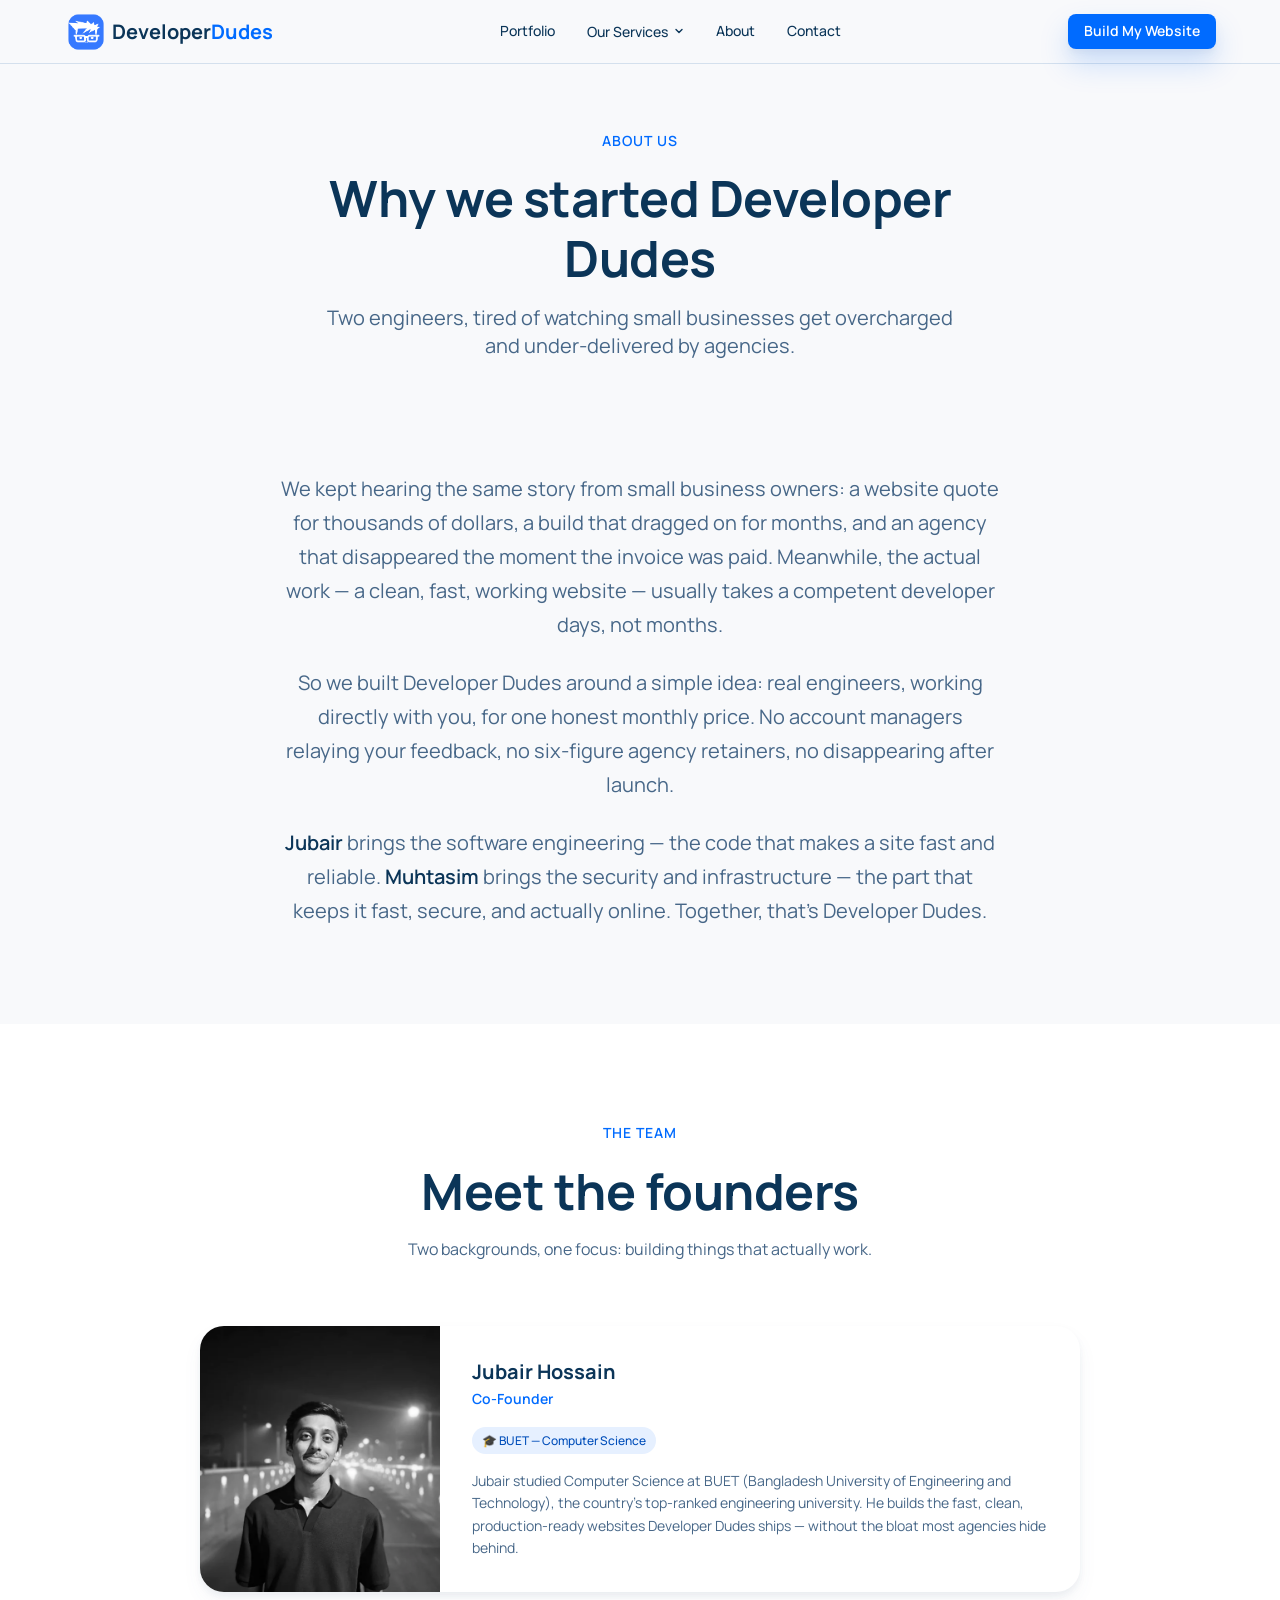
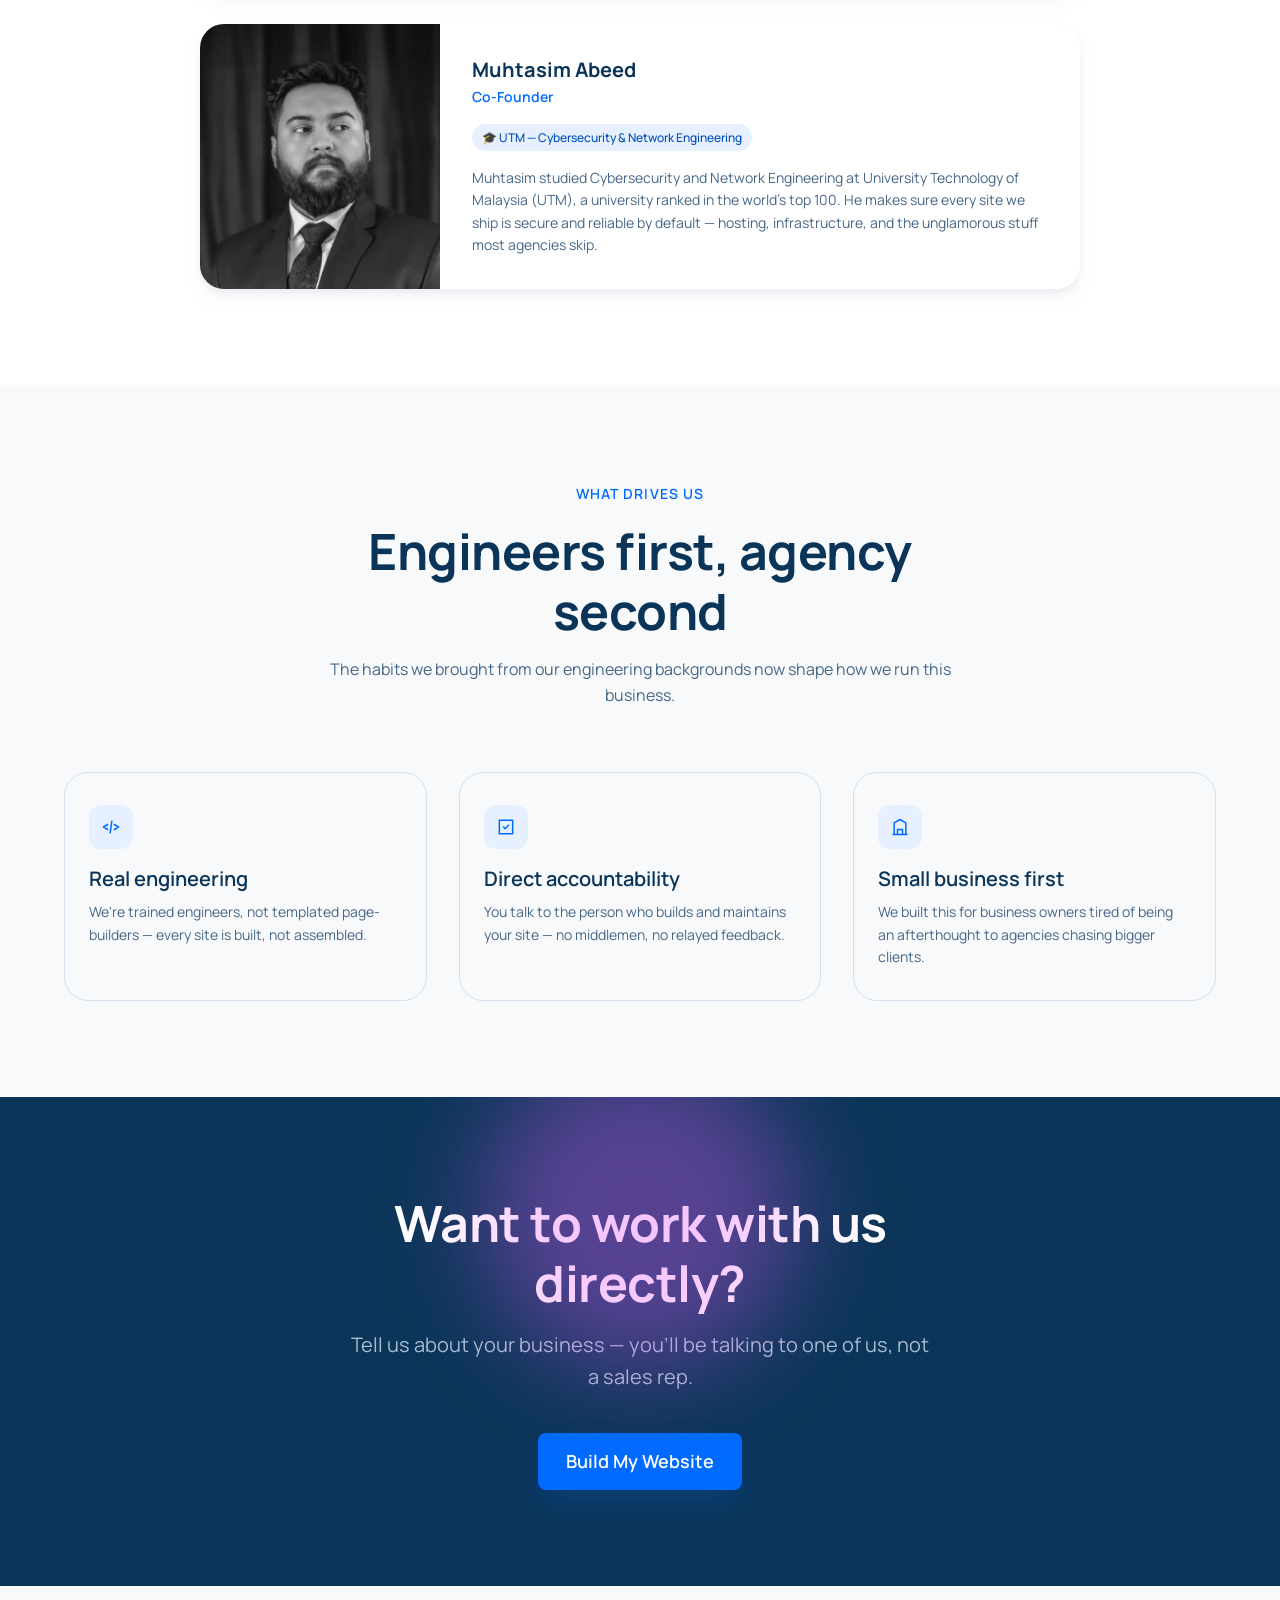
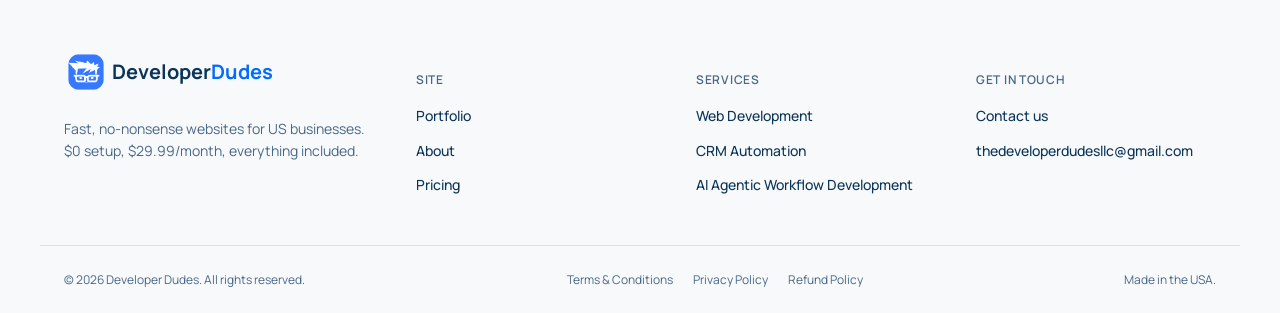
==== commit af9c0392: "Add Developer Dudes logo image to header/footer and favicon Replace the </> text mark with the new l" ====
--- a/about.html
+++ b/about.html
@@ -9,6 +9,7 @@
 <link rel="preconnect" href="https://fonts.googleapis.com">
 <link rel="preconnect" href="https://fonts.gstatic.com" crossorigin>
 <link href="https://fonts.googleapis.com/css2?family=Manrope:wght@400;500;600;700;800&display=swap" rel="stylesheet">
+<link rel="icon" type="image/png" href="assets/images/brand/logo-dd.png">
 <link rel="stylesheet" href="assets/css/styles.css">
 </head>
 <body>
@@ -18,7 +19,7 @@
 <header class="site-header" id="top">
   <div class="wrap header-inner">
     <a class="logo" href="index.html">
-      <span class="logo-mark" aria-hidden="true">&lt;/&gt;</span>
+      <img class="logo-mark" src="assets/images/brand/logo-dd.png" alt="" aria-hidden="true">
       <span class="logo-text">Developer<em>Dudes</em></span>
     </a>
 
@@ -170,7 +171,7 @@
   <div class="wrap footer-inner">
     <div class="footer-brand">
       <a class="logo" href="index.html">
-        <span class="logo-mark" aria-hidden="true">&lt;/&gt;</span>
+        <img class="logo-mark" src="assets/images/brand/logo-dd.png" alt="" aria-hidden="true">
         <span class="logo-text">Developer<em>Dudes</em></span>
       </a>
       <p>Fast, no-nonsense websites for US businesses. $0 setup, $29.99/month, everything included.</p>
--- a/assets/css/styles.css
+++ b/assets/css/styles.css
@@ -145,6 +145,7 @@
   font-weight: var(--font-weight-bold);
   letter-spacing: -0.01em;
   color: var(--color-ink-navy);
+  overflow-wrap: break-word;
 }
 h2 {
   font-size: var(--text-heading);
@@ -152,6 +153,7 @@
   font-weight: var(--font-weight-bold);
   letter-spacing: -0.01em;
   color: var(--color-ink-navy);
+  overflow-wrap: break-word;
 }
 h3 {
   font-size: var(--text-body-lg);
@@ -270,22 +272,16 @@
 .logo {
   display: inline-flex;
   align-items: center;
-  gap: 8px;
+  gap: 4px;
   font-weight: var(--font-weight-bold);
   font-size: var(--text-body-lg);
   color: var(--color-ink-navy);
 }
 .logo-mark {
-  display: inline-flex;
-  align-items: center;
-  justify-content: center;
-  width: 32px;
-  height: 32px;
-  border-radius: var(--radius-small);
-  background: var(--color-ink-navy);
-  color: var(--color-paper);
-  font-size: 14px;
-  font-weight: var(--font-weight-bold);
+  display: block;
+  width: 44px;
+  height: 44px;
+  object-fit: contain;
 }
 .logo-text em { font-style: normal; color: var(--color-signal-blue); }
 
@@ -940,6 +936,7 @@
 }
 .about-card-row:last-child { border-bottom: none; padding-bottom: 0; }
 .about-card-label { font-size: var(--text-body-sm); color: var(--color-slate-gray); flex: 1; }
+.about-card-values { display: flex; align-items: center; gap: 8px; flex: none; }
 .about-card-value { font-size: var(--text-body-sm); font-weight: var(--font-weight-semibold); }
 .strike { color: var(--color-mist-gray); text-decoration: line-through; }
 .value-accent { color: var(--color-signal-blue); font-size: var(--text-body); }
@@ -1018,6 +1015,7 @@
   gap: var(--spacing-64);
   align-items: start;
 }
+.contact-inner > * { min-width: 0; }
 
 .contact-heading {
   font-size: var(--text-heading);
@@ -1473,7 +1471,7 @@
   .approach-grid { grid-template-columns: repeat(2, 1fr); }
   .about-points { grid-template-columns: 1fr; }
   .pricing-card { grid-template-columns: 1fr; }
-  .pricing-card-side { min-height: 280px; }
+  .pricing-card-side { min-height: 280px; order: -1; }
   .footer-inner { grid-template-columns: repeat(3, 1fr); }
   .footer-brand { grid-column: 1 / -1; }
   .contact-inner { grid-template-columns: 1fr; }
@@ -1482,6 +1480,11 @@
 @media (max-width: 720px) {
   h1 { font-size: 44px; }
   h2 { font-size: var(--text-heading-sm); }
+  .contact-heading { font-size: var(--text-heading-sm); }
+  .hero-facts { flex-wrap: nowrap; gap: clamp(10px, 4vw, 32px); }
+  .hero-fact { min-width: 0; flex: 0 1 auto; }
+  .fact-num { font-size: clamp(16px, 5.5vw, 28px); }
+  .about-card-values { flex-direction: column; align-items: flex-end; gap: 2px; }
   .main-nav, .header-cta { display: none; }
   .nav-toggle { display: flex; }
   .portfolio-grid { grid-template-columns: 1fr; }
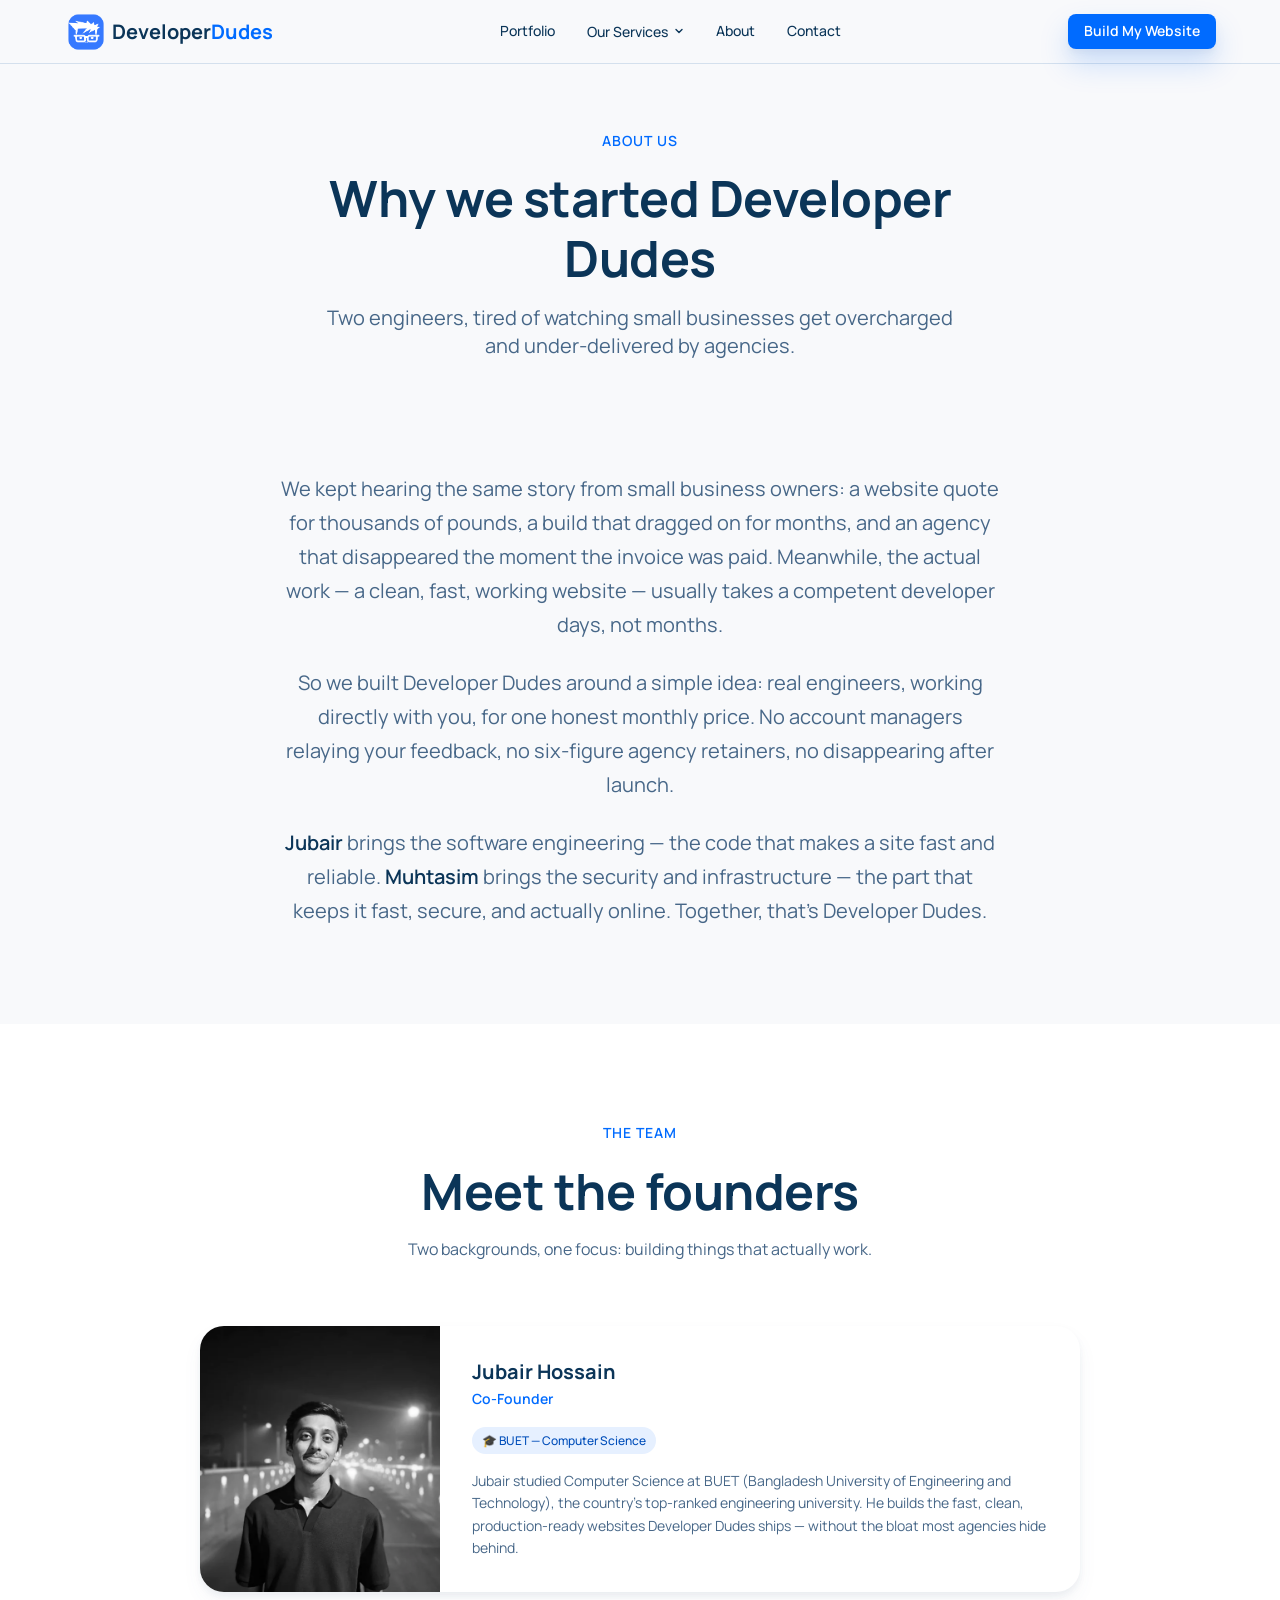
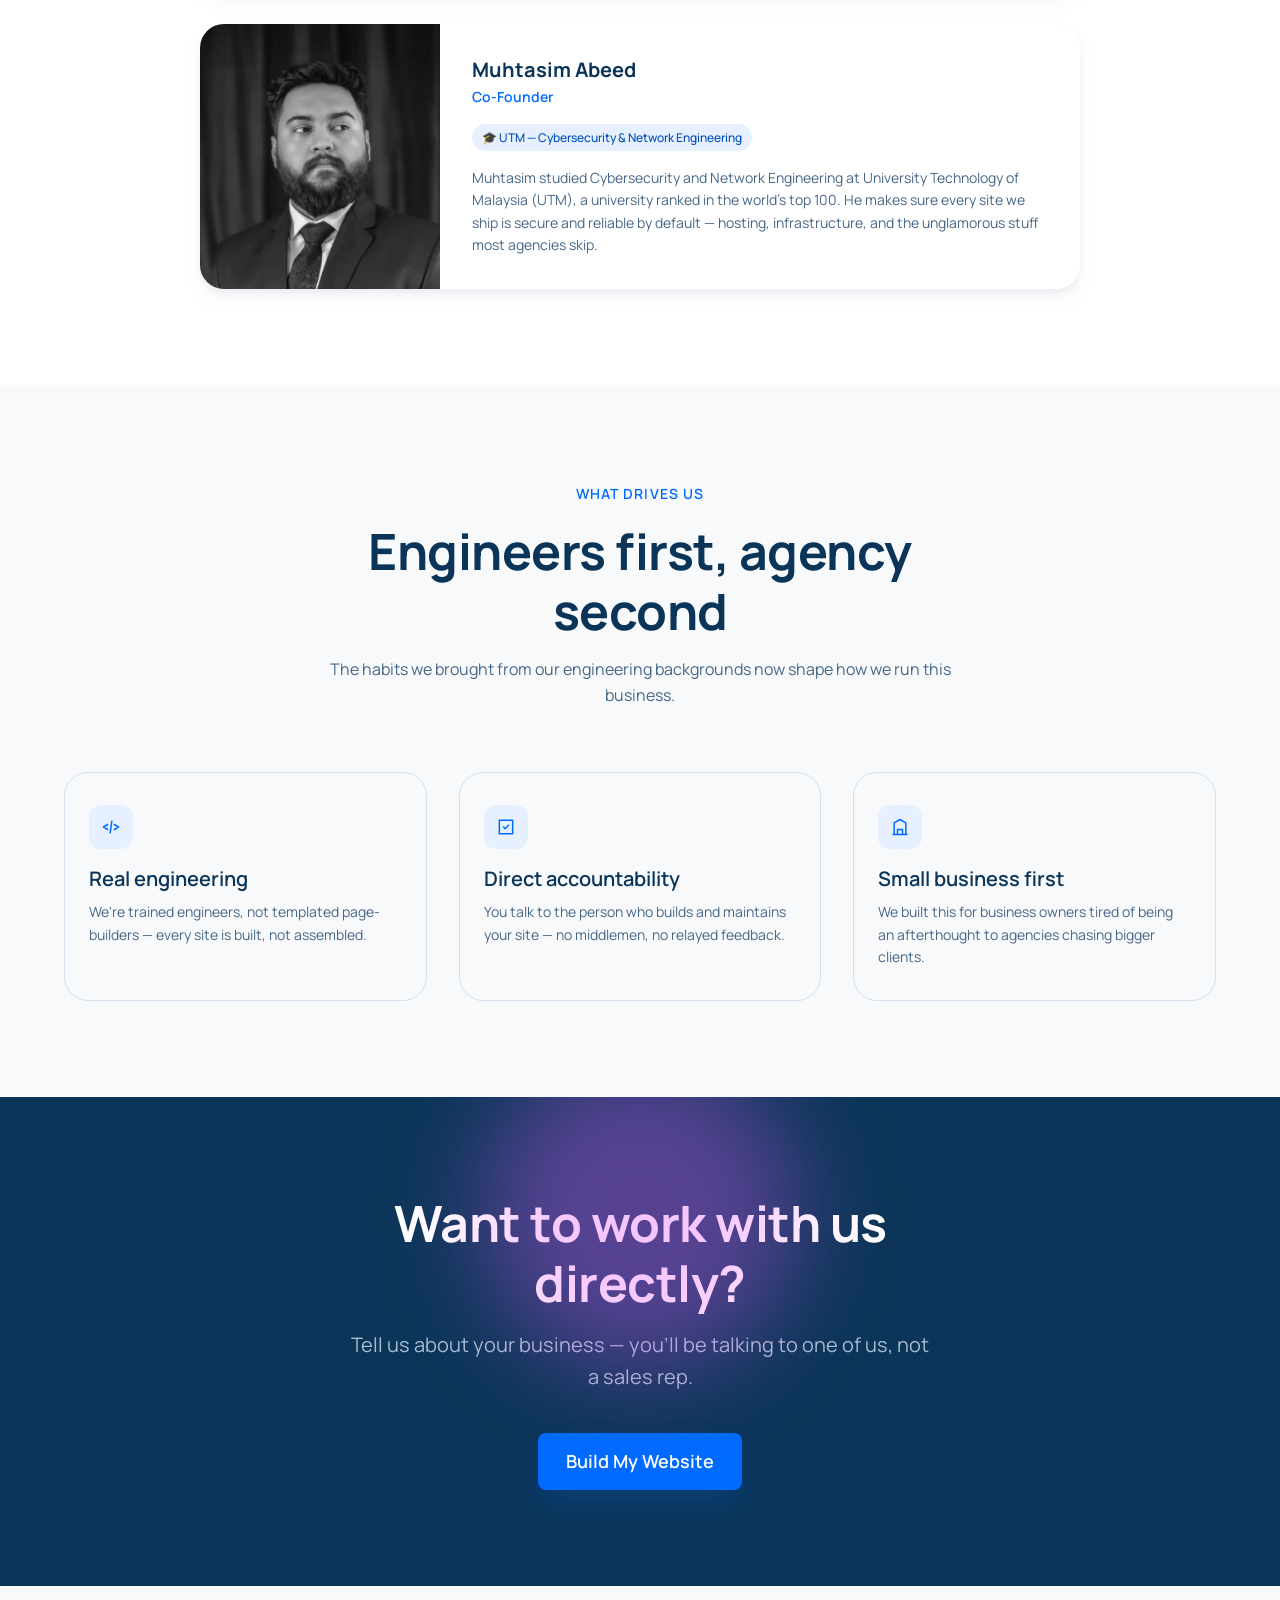
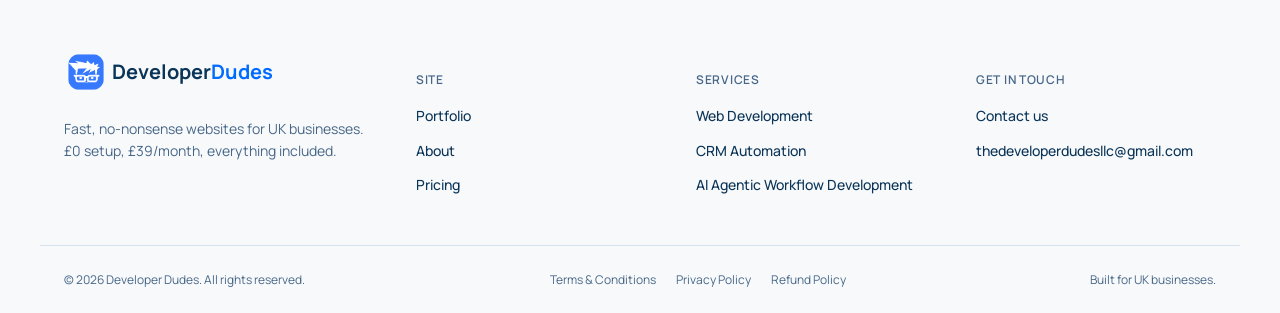
==== commit 90161d64: "Switch the main site to UK wording and £39/month pricing Audience, currency, price, page language an" ====
--- a/about.html
+++ b/about.html
@@ -1,10 +1,10 @@
 <!DOCTYPE html>
-<html lang="en-US">
+<html lang="en-GB">
 <head>
 <meta charset="UTF-8">
 <meta name="viewport" content="width=device-width, initial-scale=1.0">
 <title>About Us — Developer Dudes</title>
-<meta name="description" content="Meet the two engineers behind Developer Dudes and why we started building fast, honestly-priced websites for US businesses.">
+<meta name="description" content="Meet the two engineers behind Developer Dudes and why we started building fast, honestly-priced websites for UK businesses.">
 <link rel="canonical" href="https://thedeveloperdudes.com/about.html">
 <link rel="preconnect" href="https://fonts.googleapis.com">
 <link rel="preconnect" href="https://fonts.gstatic.com" crossorigin>
@@ -81,7 +81,7 @@
   <section class="section">
     <div class="wrap">
       <div class="story-block reveal">
-        <p>We kept hearing the same story from small business owners: a website quote for thousands of dollars, a build that dragged on for months, and an agency that disappeared the moment the invoice was paid. Meanwhile, the actual work &mdash; a clean, fast, working website &mdash; usually takes a competent developer days, not months.</p>
+        <p>We kept hearing the same story from small business owners: a website quote for thousands of pounds, a build that dragged on for months, and an agency that disappeared the moment the invoice was paid. Meanwhile, the actual work &mdash; a clean, fast, working website &mdash; usually takes a competent developer days, not months.</p>
         <p>So we built Developer Dudes around a simple idea: real engineers, working directly with you, for one honest monthly price. No account managers relaying your feedback, no six-figure agency retainers, no disappearing after launch.</p>
         <p><strong>Jubair</strong> brings the software engineering &mdash; the code that makes a site fast and reliable. <strong>Muhtasim</strong> brings the security and infrastructure &mdash; the part that keeps it fast, secure, and actually online. Together, that's Developer Dudes.</p>
       </div>
@@ -174,7 +174,7 @@
         <img class="logo-mark" src="assets/images/brand/logo-dd.png" alt="" aria-hidden="true">
         <span class="logo-text">Developer<em>Dudes</em></span>
       </a>
-      <p>Fast, no-nonsense websites for US businesses. $0 setup, $29.99/month, everything included.</p>
+      <p>Fast, no-nonsense websites for UK businesses. £0 setup, £39/month, everything included.</p>
     </div>
 
     <div class="footer-col">
@@ -204,7 +204,7 @@
       <a href="privacy-policy.html">Privacy Policy</a>
       <a href="refund-policy.html">Refund Policy</a>
     </nav>
-    <span>Made in the USA.</span>
+    <span>Built for UK businesses.</span>
   </div>
 </footer>
 
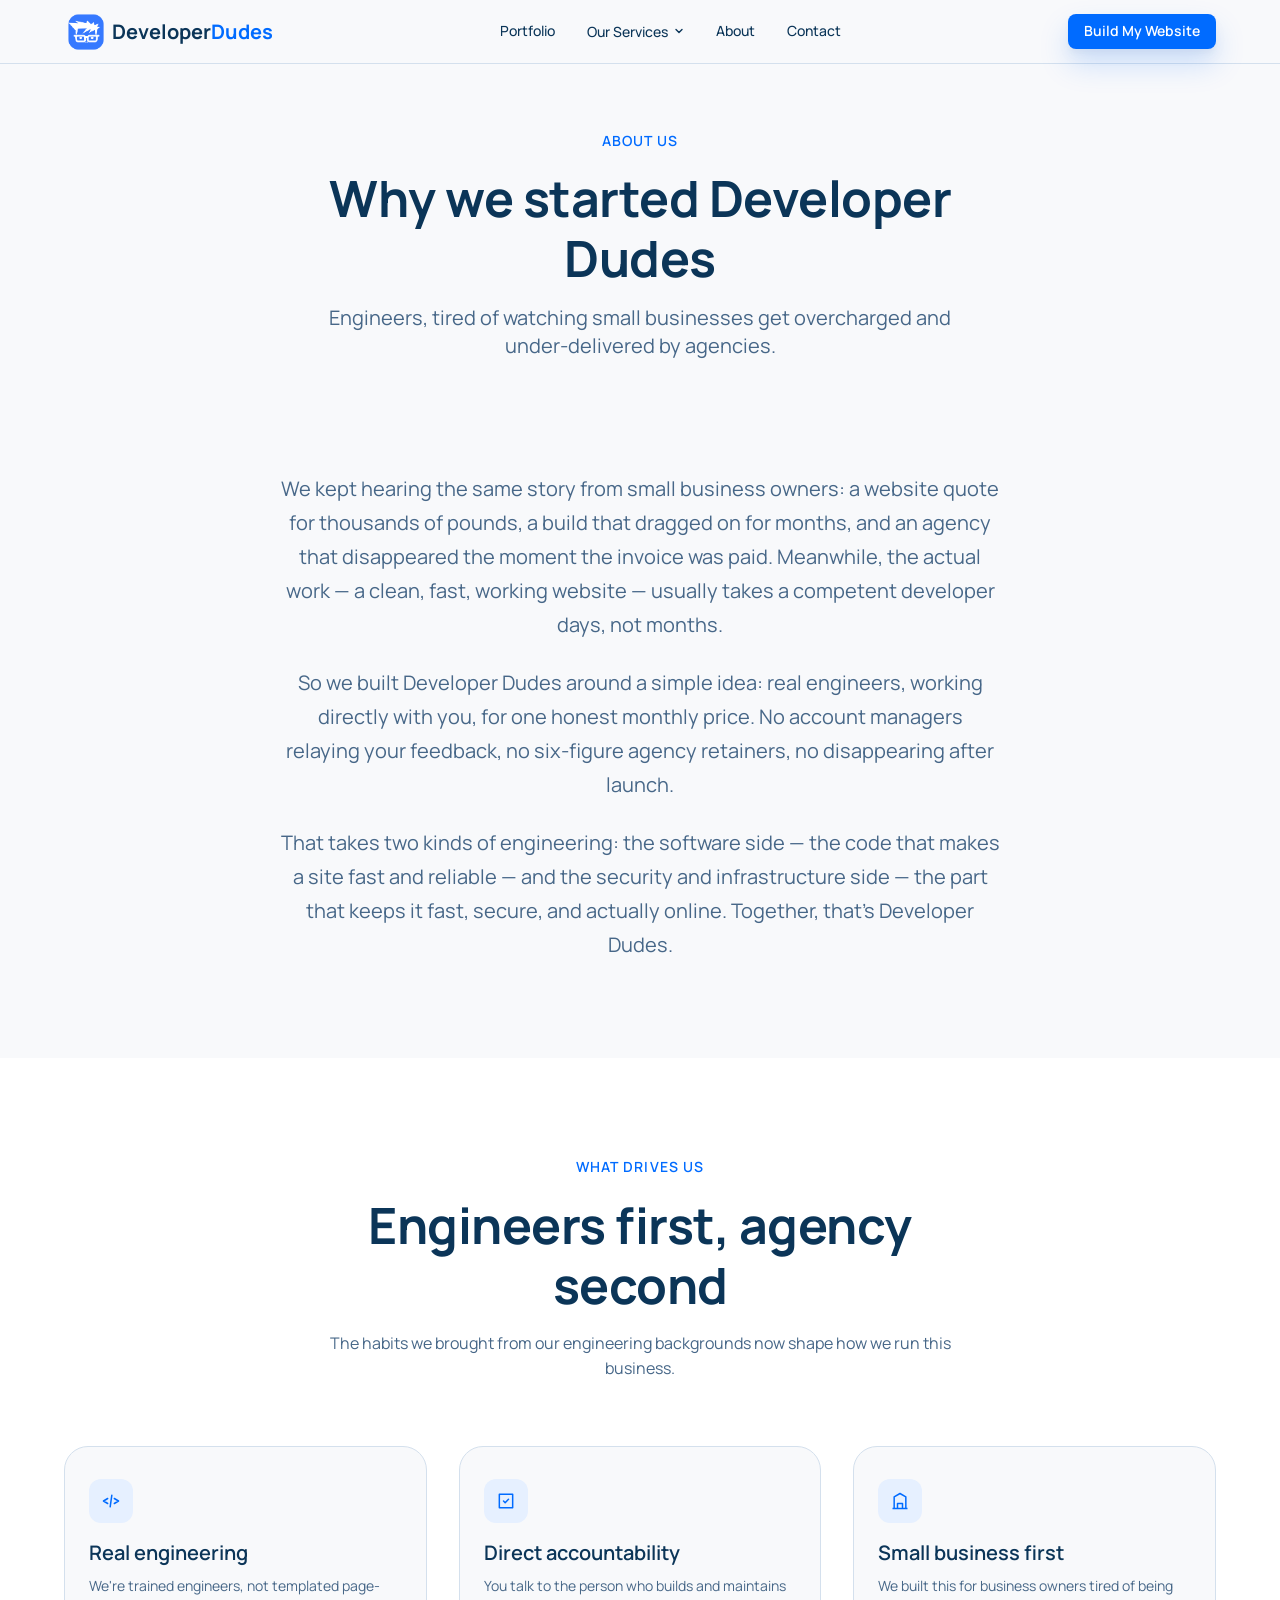
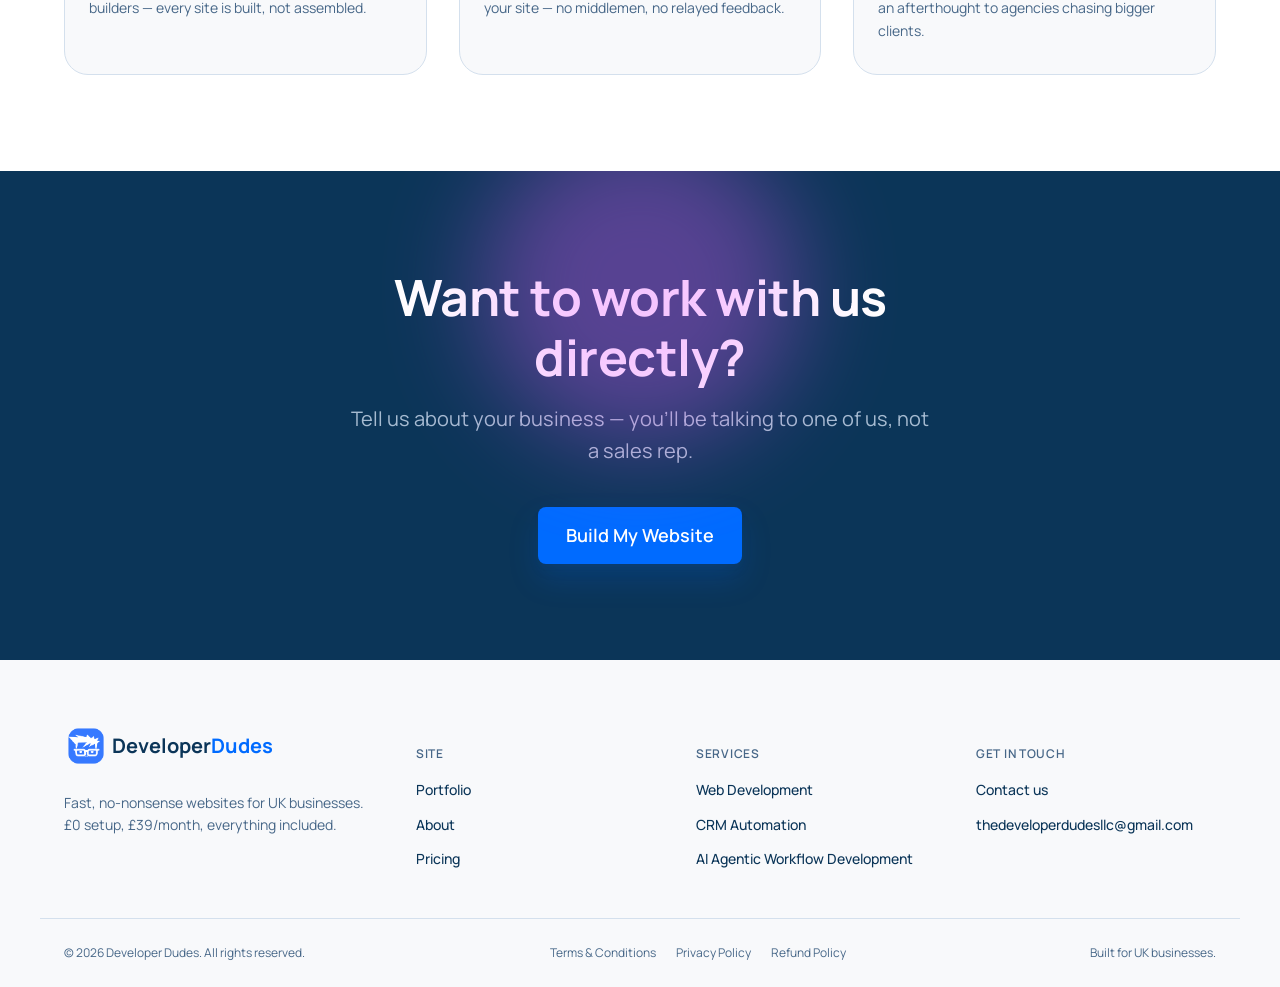
==== commit 489c24b0: "Remove the founder photos and personal details from the About page Drops the team section, the found" ====
--- a/about.html
+++ b/about.html
@@ -4,7 +4,7 @@
 <meta charset="UTF-8">
 <meta name="viewport" content="width=device-width, initial-scale=1.0">
 <title>About Us — Developer Dudes</title>
-<meta name="description" content="Meet the two engineers behind Developer Dudes and why we started building fast, honestly-priced websites for UK businesses.">
+<meta name="description" content="Why we started Developer Dudes: real engineers building fast, honestly-priced websites for UK businesses.">
 <link rel="canonical" href="https://thedeveloperdudes.com/about.html">
 <link rel="preconnect" href="https://fonts.googleapis.com">
 <link rel="preconnect" href="https://fonts.gstatic.com" crossorigin>
@@ -74,7 +74,7 @@
     <div class="wrap reveal">
       <span class="eyebrow">About Us</span>
       <h1 class="contact-heading">Why we started Developer Dudes</h1>
-      <p class="hero-sub">Two engineers, tired of watching small businesses get overcharged and under-delivered by agencies.</p>
+      <p class="hero-sub">Engineers, tired of watching small businesses get overcharged and under-delivered by agencies.</p>
     </div>
   </section>
 
@@ -83,44 +83,12 @@
       <div class="story-block reveal">
         <p>We kept hearing the same story from small business owners: a website quote for thousands of pounds, a build that dragged on for months, and an agency that disappeared the moment the invoice was paid. Meanwhile, the actual work &mdash; a clean, fast, working website &mdash; usually takes a competent developer days, not months.</p>
         <p>So we built Developer Dudes around a simple idea: real engineers, working directly with you, for one honest monthly price. No account managers relaying your feedback, no six-figure agency retainers, no disappearing after launch.</p>
-        <p><strong>Jubair</strong> brings the software engineering &mdash; the code that makes a site fast and reliable. <strong>Muhtasim</strong> brings the security and infrastructure &mdash; the part that keeps it fast, secure, and actually online. Together, that's Developer Dudes.</p>
+        <p>That takes two kinds of engineering: the software side &mdash; the code that makes a site fast and reliable &mdash; and the security and infrastructure side &mdash; the part that keeps it fast, secure, and actually online. Together, that's Developer Dudes.</p>
       </div>
     </div>
   </section>
 
   <section class="section section-tinted">
-    <div class="wrap">
-      <div class="section-header reveal">
-        <span class="eyebrow">The Team</span>
-        <h2>Meet the founders</h2>
-        <p class="section-sub">Two backgrounds, one focus: building things that actually work.</p>
-      </div>
-
-      <div class="team-grid">
-        <article class="team-card reveal">
-          <img class="team-photo" src="assets/images/team/jubair-hossain.webp" alt="Jubair Hossain, Co-Founder of Developer Dudes" loading="lazy" width="640" height="640">
-          <div class="team-meta">
-            <h3 class="team-name">Jubair Hossain</h3>
-            <span class="team-role">Co-Founder</span>
-            <span class="team-credential">🎓 BUET &mdash; Computer Science</span>
-            <p>Jubair studied Computer Science at BUET (Bangladesh University of Engineering and Technology), the country's top-ranked engineering university. He builds the fast, clean, production-ready websites Developer Dudes ships &mdash; without the bloat most agencies hide behind.</p>
-          </div>
-        </article>
-
-        <article class="team-card reveal">
-          <img class="team-photo" src="assets/images/team/muhtasim-abeed.webp" alt="Muhtasim Abeed, Co-Founder of Developer Dudes" loading="lazy" width="640" height="640">
-          <div class="team-meta">
-            <h3 class="team-name">Muhtasim Abeed</h3>
-            <span class="team-role">Co-Founder</span>
-            <span class="team-credential">🎓 UTM &mdash; Cybersecurity &amp; Network Engineering</span>
-            <p>Muhtasim studied Cybersecurity and Network Engineering at University Technology of Malaysia (UTM), a university ranked in the world's top 100. He makes sure every site we ship is secure and reliable by default &mdash; hosting, infrastructure, and the unglamorous stuff most agencies skip.</p>
-          </div>
-        </article>
-      </div>
-    </div>
-  </section>
-
-  <section class="section">
     <div class="wrap">
       <div class="section-header reveal">
         <span class="eyebrow">What Drives Us</span>
--- a/assets/css/styles.css
+++ b/assets/css/styles.css
@@ -1370,69 +1370,6 @@
 
 .feature-grid--3 { grid-template-columns: repeat(3, 1fr); }
 
-.team-grid {
-  display: flex;
-  flex-direction: column;
-  gap: var(--spacing-32);
-  max-width: 880px;
-  margin: 0 auto;
-}
-.team-card {
-  display: flex;
-  align-items: stretch;
-  background: var(--color-paper);
-  border-radius: var(--radius-cards);
-  overflow: hidden;
-  box-shadow: var(--shadow-sm);
-  transition: transform var(--duration-base) var(--ease-standard), box-shadow var(--duration-base) var(--ease-standard);
-}
-@media (hover: hover) and (pointer: fine) {
-  .team-card:hover { transform: translateY(-6px); box-shadow: var(--shadow-sm-2); }
-}
-.team-photo {
-  flex: none;
-  width: 240px;
-  height: auto;
-  aspect-ratio: 1 / 1;
-  object-fit: cover;
-  display: block;
-}
-.team-meta {
-  flex: 1;
-  min-width: 0;
-  padding: var(--spacing-32);
-  display: flex;
-  flex-direction: column;
-  justify-content: center;
-}
-.team-name {
-  font-size: var(--text-body-lg);
-  font-weight: var(--font-weight-bold);
-  color: var(--color-ink-navy);
-  margin-bottom: 2px;
-}
-.team-role {
-  display: block;
-  font-size: var(--text-body-sm);
-  font-weight: var(--font-weight-semibold);
-  color: var(--color-signal-blue);
-  margin-bottom: var(--spacing-16);
-}
-.team-credential {
-  display: inline-flex;
-  align-items: center;
-  gap: 6px;
-  background: #e6f0ff;
-  color: var(--color-deep-cobalt);
-  font-size: var(--text-caption);
-  font-weight: var(--font-weight-medium);
-  padding: 4px 10px;
-  border-radius: var(--radius-badges);
-  margin-bottom: var(--spacing-16);
-  align-self: flex-start;
-}
-.team-meta p { font-size: var(--text-body-sm); }
-
 /* ------------------------------ Reveal-on-scroll ------------------------------ */
 
 .reveal {
@@ -1490,9 +1427,6 @@
   .portfolio-grid { grid-template-columns: 1fr; }
   .approach-grid { grid-template-columns: 1fr; }
   .feature-grid { grid-template-columns: 1fr; }
-  .team-card { flex-direction: column; }
-  .team-photo { width: 100%; aspect-ratio: 4 / 3; }
-  .team-meta { padding: var(--spacing-24); }
   .service-hero-card { padding: var(--spacing-64) var(--spacing-24); }
   .service-hero-card h1 { font-size: var(--text-heading-sm); }
   .service-hero-card .hero-actions { flex-direction: column; width: 100%; }
